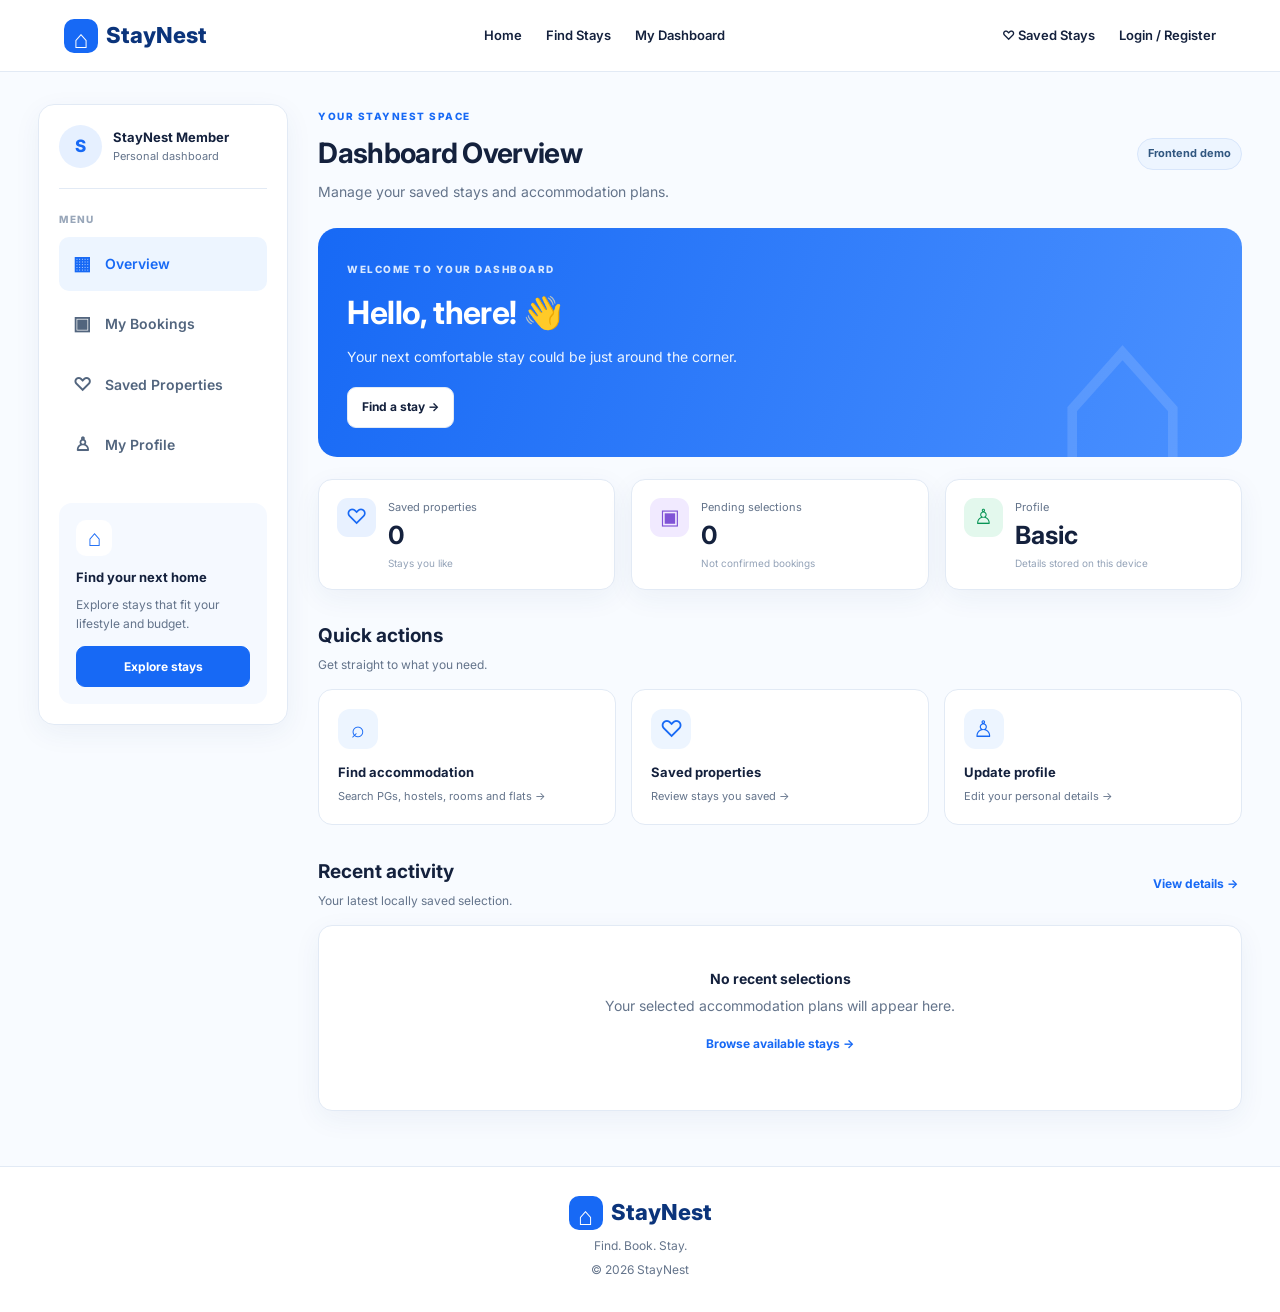
==== index.html @ b6039c60 "Initial commit: StayNest project" ====
<!DOCTYPE html>
<html lang="en">
<head>
  <meta charset="UTF-8">
  <meta name="viewport" content="width=device-width, initial-scale=1.0">
  <meta name="description" content="Manage your saved stays and account on StayNest.">
  <title>My Dashboard | StayNest</title>

  <link rel="preconnect" href="https://fonts.googleapis.com">
  <link rel="preconnect" href="https://fonts.gstatic.com" crossorigin>
  <link href="https://fonts.googleapis.com/css2?family=Inter:wght@400;500;600;700;800&display=swap" rel="stylesheet">
  <link rel="stylesheet" href="dashboard.css">
  <script src="dashboard.js" defer></script>
</head>
<body>

<header class="navbar">
  <a href="index.html" class="brand">
    <span class="brand-icon">⌂</span> StayNest
  </a>

  <button id="menuToggle" class="menu-toggle"
          type="button" aria-label="Toggle dashboard menu"
          aria-expanded="false">☰</button>

  <nav class="nav-links" id="navLinks">
    <a href="index.html">Home</a>
    <a href="listings.html">Find Stays</a>
    <a href="dashboard.html" aria-current="page">My Dashboard</a>
  </nav>

  <div class="nav-actions">
    <a href="listings.html?view=saved">♡ Saved Stays</a>
    <a href="login.html">Login / Register</a>
  </div>
</header>

<main class="dashboard-container">

  <aside class="sidebar" id="sidebar">
    <div class="user-summary">
      <div class="avatar" id="sidebarAvatar">S</div>
      <div>
        <strong id="sidebarName">StayNest Member</strong>
        <span>Personal dashboard</span>
      </div>
    </div>

    <p class="sidebar-label">MENU</p>

    <nav class="dashboard-nav" aria-label="Dashboard sections">
      <button class="dashboard-nav-button active" type="button" data-view="overview">
        <span>▦</span> Overview
      </button>
      <button class="dashboard-nav-button" type="button" data-view="bookings">
        <span>▣</span> My Bookings
      </button>
      <button class="dashboard-nav-button" type="button" data-view="saved">
        <span>♡</span> Saved Properties
      </button>
      <button class="dashboard-nav-button" type="button" data-view="profile">
        <span>♙</span> My Profile
      </button>
    </nav>

    <div class="sidebar-help">
      <div class="help-icon">⌂</div>
      <strong>Find your next home</strong>
      <p>Explore stays that fit your lifestyle and budget.</p>
      <a href="listings.html" class="button button-primary button-full">
        Explore stays
      </a>
    </div>
  </aside>

  <section class="dashboard-main">

    <div class="page-top">
      <div>
        <span class="eyebrow">YOUR STAYNEST SPACE</span>
        <h1 id="pageTitle">Dashboard Overview</h1>
        <p id="pageSubtitle">Manage your saved stays and accommodation plans.</p>
      </div>
      <span class="demo-badge">Frontend demo</span>
    </div>

    <!-- OVERVIEW -->
    <section class="view-panel active" id="overviewView">
      <div class="welcome-banner">
        <div>
          <span class="welcome-eyebrow">WELCOME TO YOUR DASHBOARD</span>
          <h2>Hello, <span id="welcomeName">there</span>! 👋</h2>
          <p>Your next comfortable stay could be just around the corner.</p>
          <a href="listings.html" class="button welcome-button">Find a stay →</a>
        </div>
        <div class="welcome-decoration" aria-hidden="true">⌂</div>
      </div>

      <div class="stats-grid">
        <article class="stat-card">
          <div class="stat-icon blue">♡</div>
          <div>
            <p>Saved properties</p>
            <h3 id="savedStat">0</h3>
            <span>Stays you like</span>
          </div>
        </article>

        <article class="stat-card">
          <div class="stat-icon purple">▣</div>
          <div>
            <p>Pending selections</p>
            <h3 id="bookingStat">0</h3>
            <span>Not confirmed bookings</span>
          </div>
        </article>

        <article class="stat-card">
          <div class="stat-icon green">♙</div>
          <div>
            <p>Profile</p>
            <h3 id="profileStat">Basic</h3>
            <span>Details stored on this device</span>
          </div>
        </article>
      </div>

      <div class="section-heading">
        <div>
          <h2>Quick actions</h2>
          <p>Get straight to what you need.</p>
        </div>
      </div>

      <div class="quick-grid">
        <a class="quick-card" href="listings.html">
          <span class="quick-icon">⌕</span>
          <strong>Find accommodation</strong>
          <span>Search PGs, hostels, rooms and flats →</span>
        </a>

        <button class="quick-card" type="button" data-view="saved">
          <span class="quick-icon">♡</span>
          <strong>Saved properties</strong>
          <span>Review stays you saved →</span>
        </button>

        <button class="quick-card" type="button" data-view="profile">
          <span class="quick-icon">♙</span>
          <strong>Update profile</strong>
          <span>Edit your personal details →</span>
        </button>
      </div>

      <div class="section-heading recent-heading">
        <div>
          <h2>Recent activity</h2>
          <p>Your latest locally saved selection.</p>
        </div>
        <button class="text-link" type="button" data-view="bookings">
          View details →
        </button>
      </div>

      <div id="recentActivity" class="activity-card"></div>
    </section>

    <!-- SAVED PROPERTIES -->
    <section class="view-panel" id="savedView" hidden>
      <div class="section-heading section-heading-top">
        <div>
          <h2>Your saved properties</h2>
          <p>Keep the stays you like in one place.</p>
        </div>
        <a href="listings.html" class="button button-primary">Find more stays</a>
      </div>

      <div id="savedGrid" class="saved-grid"></div>

      <div id="savedEmpty" class="empty-state" hidden>
        <div class="empty-icon">♡</div>
        <h3>No saved properties yet</h3>
        <p>Tap the heart on any property card to save it here.</p>
        <a class="button button-primary" href="listings.html">Explore properties</a>
      </div>
    </section>

    <!-- BOOKINGS / SELECTIONS -->
    <section class="view-panel" id="bookingsView" hidden>
      <div class="section-heading section-heading-top">
        <div>
          <h2>My bookings &amp; selections</h2>
          <p>Review the property plan you selected.</p>
        </div>
        <a href="listings.html" class="button button-primary">Explore stays</a>
      </div>

      <div id="bookingList"></div>

      <div id="bookingEmpty" class="empty-state" hidden>
        <div class="empty-icon">▣</div>
        <h3>No selections yet</h3>
        <p>Choose a plan on a property's details page to see it here.</p>
        <a class="button button-primary" href="listings.html">Find accommodation</a>
      </div>

      <p class="notice">
        Demo only: a saved selection is not a reservation, payment, or confirmed booking.
      </p>
    </section>

    <!-- PROFILE -->
    <section class="view-panel" id="profileView" hidden>
      <div class="section-heading section-heading-top">
        <div>
          <h2>My profile</h2>
          <p>Update the basic details stored in this browser.</p>
        </div>
      </div>

      <form id="profileForm" class="profile-card">
        <div class="profile-avatar-large" id="profileAvatar">S</div>

        <div class="profile-form-grid">
          <div class="form-field">
            <label for="profileName">Full name</label>
            <input id="profileName" name="name" type="text"
                   maxlength="80" minlength="2"
                   placeholder="Your name" required>
          </div>

          <div class="form-field">
            <label for="profileEmail">Email address</label>
            <input id="profileEmail" name="email" type="email"
                   maxlength="254" placeholder="you@example.com">
          </div>

          <div class="form-field">
            <label for="profilePhone">Phone (optional)</label>
            <input id="profilePhone" name="phone" type="tel"
                   maxlength="20" placeholder="Your phone number">
          </div>

          <div class="form-field">
            <label for="profileCity">Preferred city</label>
            <input id="profileCity" name="city" type="text"
                   maxlength="100" placeholder="e.g. Indore">
          </div>
        </div>

        <p class="profile-note">
          These fields are stored only in this browser for the frontend demo.
          Do not enter passwords or sensitive information here.
        </p>

        <button type="submit" class="button button-primary">Save profile</button>
      </form>
    </section>

  </section>
</main>

<div id="toast" class="toast" role="status" aria-live="polite" hidden></div>

<footer class="footer">
  <a href="index.html" class="brand">
    <span class="brand-icon">⌂</span> StayNest
  </a>
  <p>Find. Book. Stay.</p>
  <p>© <span id="year"></span> StayNest</p>
</footer>

</body>
</html>
---- dashboard.css ----
:root {
  --primary: #1769f5;
  --primary-dark: #1054cc;
  --text: #14213d;
  --muted: #64748b;
  --border: #e2eaf5;
  --surface: #f5f9ff;
  --green: #079455;
  --radius: 16px;
  --shadow: 0 8px 28px rgba(26, 64, 120, .06);
}

* { box-sizing: border-box; }

[hidden] { display: none !important; }

body {
  margin: 0;
  color: var(--text);
  background: #f8fbff;
  font-family: "Inter", sans-serif;
  font-size: 14px;
  line-height: 1.6;
}

a { color: inherit; text-decoration: none; }

button, input { font: inherit; }
button { cursor: pointer; }

button:focus-visible, a:focus-visible, input:focus-visible {
  outline: 3px solid #93c5fd;
  outline-offset: 3px;
}

.navbar {
  min-height: 72px;
  padding: 12px 5%;
  display: flex;
  align-items: center;
  justify-content: space-between;
  gap: 24px;
  position: sticky;
  top: 0;
  z-index: 20;
  background: white;
  border-bottom: 1px solid var(--border);
}

.brand {
  display: inline-flex;
  align-items: center;
  gap: 8px;
  font-size: 22px;
  font-weight: 800;
  color: #0b347b;
  white-space: nowrap;
}

.brand-icon {
  display: inline-grid;
  place-items: center;
  width: 34px;
  height: 34px;
  border-radius: 10px;
  color: white;
  background: var(--primary);
  font-size: 25px;
}

.nav-links, .nav-actions {
  display: flex;
  align-items: center;
  gap: 24px;
}

.nav-links a, .nav-actions a {
  font-size: 13px;
  font-weight: 600;
}

.nav-links a:hover, .nav-actions a:hover {
  color: var(--primary);
}

.menu-toggle {
  display: none;
  border: 0;
  background: transparent;
  color: var(--text);
  font-size: 25px;
}

.dashboard-container {
  width: min(1380px, 94%);
  min-height: calc(100vh - 150px);
  margin: 32px auto 55px;
  display: grid;
  grid-template-columns: 250px minmax(0, 1fr);
  gap: 30px;
  align-items: start;
}

.sidebar {
  position: sticky;
  top: 96px;
  padding: 20px;
  border: 1px solid var(--border);
  border-radius: var(--radius);
  background: white;
  box-shadow: var(--shadow);
}

.user-summary {
  display: flex;
  align-items: center;
  gap: 11px;
  padding-bottom: 20px;
  border-bottom: 1px solid var(--border);
  overflow-wrap: anywhere;
}

.avatar, .profile-avatar-large {
  display: grid;
  place-items: center;
  flex-shrink: 0;
  background: #e6f0ff;
  color: var(--primary);
  border-radius: 50%;
  font-weight: 800;
}

.avatar {
  width: 43px;
  height: 43px;
  font-size: 17px;
}

.user-summary strong, .user-summary span {
  display: block;
}

.user-summary strong {
  max-width: 150px;
  font-size: 13px;
}

.user-summary span {
  color: var(--muted);
  font-size: 11px;
}

.sidebar-label {
  margin: 22px 0 10px;
  color: #98a6b9;
  font-size: 10px;
  font-weight: 800;
  letter-spacing: 1.3px;
}

.dashboard-nav {
  display: grid;
  gap: 6px;
}

.dashboard-nav-button {
  width: 100%;
  display: flex;
  align-items: center;
  gap: 12px;
  padding: 12px;
  text-align: left;
  border: 0;
  border-radius: 10px;
  background: transparent;
  color: #52657e;
  font-weight: 600;
}

.dashboard-nav-button span {
  width: 22px;
  text-align: center;
  font-size: 19px;
}

.dashboard-nav-button:hover,
.dashboard-nav-button.active {
  background: #edf5ff;
  color: var(--primary);
}

.sidebar-help {
  margin-top: 30px;
  padding: 17px;
  border-radius: 13px;
  background: var(--surface);
}

.help-icon {
  display: grid;
  place-items: center;
  width: 36px;
  height: 36px;
  margin-bottom: 10px;
  border-radius: 10px;
  background: white;
  color: var(--primary);
  font-size: 23px;
}

.sidebar-help strong { font-size: 13px; }

.sidebar-help p {
  margin: 7px 0 13px;
  color: var(--muted);
  font-size: 12px;
}

.dashboard-main { min-width: 0; }

.page-top {
  display: flex;
  justify-content: space-between;
  align-items: center;
  gap: 20px;
  margin-bottom: 24px;
}

.eyebrow, .welcome-eyebrow {
  color: var(--primary);
  font-size: 10px;
  font-weight: 800;
  letter-spacing: 1.5px;
}

.page-top h1 {
  margin: 5px 0;
  font-size: 28px;
  letter-spacing: -.7px;
}

.page-top p {
  margin: 0;
  color: var(--muted);
}

.demo-badge {
  flex-shrink: 0;
  border: 1px solid #d8e6fb;
  border-radius: 30px;
  padding: 6px 10px;
  color: #315780;
  background: #edf5ff;
  font-size: 11px;
  font-weight: 700;
}

.view-panel.active { display: block; }

.welcome-banner {
  min-height: 205px;
  position: relative;
  overflow: hidden;
  display: flex;
  align-items: center;
  padding: 29px;
  border-radius: 19px;
  background: linear-gradient(110deg, #1769f5, #4b91ff);
  color: white;
}

.welcome-banner > div:first-child {
  position: relative;
  z-index: 1;
}

.welcome-eyebrow { color: #d8e8ff; }

.welcome-banner h2 {
  margin: 8px 0;
  font-size: clamp(23px, 3vw, 32px);
  letter-spacing: -.6px;
}

.welcome-banner p {
  max-width: 470px;
  margin: 0 0 18px;
  color: #edf5ff;
}

.welcome-button {
  display: inline-flex;
  padding: 10px 15px;
  border-radius: 9px;
  background: white;
  color: var(--primary);
  font-weight: 800;
}

.welcome-decoration {
  position: absolute;
  right: 45px;
  bottom: -60px;
  color: rgba(255, 255, 255, .13);
  font-size: 245px;
  line-height: 1;
}

.stats-grid {
  display: grid;
  grid-template-columns: repeat(3, minmax(0, 1fr));
  gap: 16px;
  margin: 22px 0 31px;
}

.stat-card {
  min-width: 0;
  display: flex;
  align-items: flex-start;
  gap: 12px;
  padding: 18px;
  background: white;
  border: 1px solid var(--border);
  border-radius: 14px;
  box-shadow: var(--shadow);
}

.stat-icon {
  flex-shrink: 0;
  display: grid;
  place-items: center;
  width: 39px;
  height: 39px;
  border-radius: 11px;
  font-size: 21px;
}

.stat-icon.blue { background: #e8f1ff; color: var(--primary); }
.stat-icon.purple { background: #f1eaff; color: #8053d6; }
.stat-icon.green { background: #e3f8ed; color: var(--green); }

.stat-card p {
  margin: 1px 0 4px;
  color: var(--muted);
  font-size: 11px;
}

.stat-card h3 {
  margin: 0;
  font-size: 25px;
  line-height: 1.25;
}

.stat-card span {
  display: block;
  margin-top: 4px;
  color: #94a3b8;
  font-size: 10px;
}

.section-heading {
  display: flex;
  justify-content: space-between;
  align-items: center;
  gap: 15px;
  margin: 0 0 15px;
}

.section-heading h2 {
  margin: 0;
  font-size: 19px;
}

.section-heading p {
  margin: 3px 0 0;
  color: var(--muted);
  font-size: 12px;
}

.quick-grid {
  display: grid;
  grid-template-columns: repeat(3, minmax(0, 1fr));
  gap: 15px;
}

.quick-card {
  display: flex;
  flex-direction: column;
  align-items: flex-start;
  min-width: 0;
  padding: 19px;
  border: 1px solid var(--border);
  border-radius: 14px;
  background: white;
  color: var(--text);
  text-align: left;
  transition: transform .2s, border-color .2s;
}

.quick-card:hover {
  transform: translateY(-2px);
  border-color: #b9d4ff;
}

.quick-icon {
  display: grid;
  place-items: center;
  width: 40px;
  height: 40px;
  margin-bottom: 13px;
  background: #edf5ff;
  color: var(--primary);
  border-radius: 12px;
  font-size: 23px;
}

.quick-card strong {
  font-size: 13px;
}

.quick-card > span:last-child {
  margin-top: 5px;
  color: var(--muted);
  font-size: 11px;
}

.recent-heading { margin-top: 32px; }

.text-link {
  padding: 4px;
  border: 0;
  background: transparent;
  color: var(--primary);
  font-size: 12px;
  font-weight: 700;
}

.activity-card, .profile-card, .booking-card {
  padding: 20px;
  border: 1px solid var(--border);
  border-radius: 14px;
  background: white;
  box-shadow: var(--shadow);
}

.activity-empty {
  padding: 22px;
  text-align: center;
  color: var(--muted);
}

.activity-empty strong {
  display: block;
  color: var(--text);
  margin-bottom: 5px;
}

.activity-row {
  display: flex;
  justify-content: space-between;
  align-items: center;
  flex-wrap: wrap;
  gap: 14px;
}

.activity-row p {
  margin: 4px 0;
  color: var(--muted);
  font-size: 12px;
}

.activity-status {
  display: inline-block;
  padding: 5px 9px;
  border-radius: 20px;
  color: #9a6200;
  background: #fff6df;
  font-size: 10px;
  font-weight: 800;
}

.button {
  display: inline-flex;
  align-items: center;
  justify-content: center;
  gap: 8px;
  min-height: 41px;
  padding: 9px 14px;
  border: 1px solid var(--border);
  border-radius: 9px;
  background: white;
  color: var(--text);
  font-weight: 700;
  font-size: 12px;
  text-align: center;
  transition: background .2s;
}

.button:hover { background: var(--surface); }

.button-primary {
  border-color: var(--primary);
  background: var(--primary);
  color: white;
}

.button-primary:hover {
  background: var(--primary-dark);
}

.button-full { width: 100%; }

.section-heading-top { margin-bottom: 22px; }

.saved-grid {
  display: grid;
  grid-template-columns: repeat(2, minmax(0, 1fr));
  gap: 17px;
}

.saved-card {
  min-width: 0;
  overflow: hidden;
  border: 1px solid var(--border);
  border-radius: 15px;
  background: white;
  box-shadow: var(--shadow);
}

.saved-card img {
  display: block;
  width: 100%;
  height: 175px;
  object-fit: cover;
  background: #eaf1fb;
}

.saved-card-body { padding: 15px; }

.saved-card h3 {
  margin: 0 0 5px;
  font-size: 15px;
}

.saved-card p {
  margin: 0 0 10px;
  color: var(--muted);
  font-size: 12px;
}

.saved-rent {
  margin-bottom: 13px;
  color: var(--green);
  font-weight: 800;
}

.saved-card-actions {
  display: flex;
  flex-wrap: wrap;
  gap: 8px;
}

.remove-save {
  color: #c2415b;
}

.empty-state {
  padding: 45px 20px;
  text-align: center;
  background: white;
  border: 1px dashed #cbd9ec;
  border-radius: 15px;
}

.empty-icon {
  font-size: 42px;
  color: var(--primary);
}

.empty-state h3 { margin: 8px 0; }
.empty-state p { margin: 0 0 18px; color: var(--muted); }

.booking-card {
  margin-bottom: 16px;
}

.booking-card-top {
  display: flex;
  justify-content: space-between;
  align-items: flex-start;
  flex-wrap: wrap;
  gap: 12px;
}

.booking-card h3 { margin: 0 0 5px; }

.booking-card p {
  color: var(--muted);
  margin: 4px 0;
  font-size: 12px;
}

.booking-price {
  color: var(--green);
  font-weight: 800;
  font-size: 18px;
}

.booking-actions {
  display: flex;
  flex-wrap: wrap;
  gap: 8px;
  margin-top: 16px;
}

.notice {
  padding: 12px;
  margin-top: 16px;
  border: 1px solid #f4dfb1;
  border-radius: 10px;
  background: #fff9eb;
  color: #855b0c;
  font-size: 11px;
}

.profile-card { max-width: 780px; }

.profile-avatar-large {
  width: 68px;
  height: 68px;
  margin-bottom: 22px;
  font-size: 24px;
}

.profile-form-grid {
  display: grid;
  grid-template-columns: repeat(2, minmax(0, 1fr));
  gap: 17px;
}

.form-field label {
  display: block;
  margin-bottom: 7px;
  font-size: 12px;
  font-weight: 700;
}

.form-field input {
  width: 100%;
  min-height: 43px;
  padding: 10px 12px;
  border: 1px solid var(--border);
  border-radius: 9px;
  color: var(--text);
  background: white;
}

.form-field input:focus {
  border-color: var(--primary);
}

.profile-note {
  margin: 20px 0;
  color: var(--muted);
  font-size: 11px;
}

.toast {
  position: fixed;
  z-index: 100;
  right: 22px;
  bottom: 22px;
  max-width: min(380px, calc(100vw - 44px));
  padding: 13px 17px;
  border-radius: 11px;
  background: #14213d;
  color: white;
  box-shadow: 0 8px 30px rgba(0, 0, 0, .2);
  font-size: 12px;
}

.footer {
  padding: 28px 5%;
  background: white;
  border-top: 1px solid var(--border);
  text-align: center;
  color: var(--muted);
}

.footer .brand { justify-content: center; }
.footer p { margin: 5px 0; font-size: 12px; }

/* Tablet */
@media (max-width: 1050px) {
  .dashboard-container {
    grid-template-columns: 220px minmax(0, 1fr);
    gap: 18px;
  }

  .sidebar { padding: 15px; }
  .stats-grid { gap: 10px; }
  .stat-card { padding: 13px; gap: 9px; }
  .stat-icon { width: 33px; height: 33px; }
  .quick-grid { gap: 10px; }
  .quick-card { padding: 14px; }
}

/* Mobile */
@media (max-width: 760px) {
  .navbar {
    padding: 12px 4%;
    flex-wrap: wrap;
    gap: 10px;
  }

  .brand { font-size: 20px; }

  .menu-toggle {
    display: block;
    margin-left: auto;
  }

  .nav-links {
    display: none;
    width: 100%;
    order: 4;
    flex-direction: column;
    align-items: flex-start;
    gap: 0;
  }

  .nav-links.open { display: flex; }

  .nav-links a {
    width: 100%;
    padding: 8px 0;
  }

  .nav-actions {
    width: 100%;
    order: 5;
    justify-content: space-between;
    gap: 10px;
    padding-top: 8px;
    border-top: 1px solid var(--border);
  }

  .nav-actions a { font-size: 12px; }

  .dashboard-container {
    width: 92%;
    margin: 23px auto 38px;
    display: block;
  }

  .sidebar {
    position: static;
    margin-bottom: 23px;
    padding: 13px;
  }

  .user-summary { padding-bottom: 12px; }
  .sidebar-label { margin-top: 13px; }

  .dashboard-nav {
    grid-template-columns: repeat(2, minmax(0, 1fr));
  }

  .dashboard-nav-button {
    padding: 10px;
    font-size: 12px;
  }

  .sidebar-help { display: none; }

  .page-top {
    align-items: flex-start;
    margin-bottom: 18px;
  }

  .page-top h1 { font-size: 24px; }
  .page-top > div { min-width: 0; }
  .page-top p { font-size: 12px; }

  .demo-badge {
    padding: 5px 7px;
    font-size: 9px;
  }

  .welcome-banner { padding: 23px; }
  .welcome-decoration { right: -15px; font-size: 170px; }
  .welcome-banner p { max-width: 85%; font-size: 12px; }

  .stats-grid {
    grid-template-columns: 1fr;
    gap: 10px;
    margin: 16px 0 25px;
  }

  .stat-card { align-items: center; }
  .stat-card h3 { font-size: 22px; }

  .quick-grid { grid-template-columns: 1fr; }
  .quick-card {
    display: grid;
    grid-template-columns: 42px minmax(0, 1fr);
    column-gap: 12px;
    align-items: center;
  }

  .quick-icon {
    grid-row: span 2;
    margin: 0;
  }

  .quick-card > span:last-child { margin: 2px 0 0; }
  .saved-grid { grid-template-columns: 1fr; }

  .saved-card {
    display: grid;
    grid-template-columns: 125px minmax(0, 1fr);
    align-items: stretch;
  }

  .saved-card img {
    height: 100%;
    min-height: 190px;
  }

  .saved-card-body { padding: 13px; }
  .saved-card h3 { font-size: 13px; }
  .saved-card-actions { display: grid; }
  .section-heading h2 { font-size: 17px; }
}

/* Small mobile */
@media (max-width: 420px) {
  .dashboard-container { width: 94%; }
  .dashboard-nav-button { gap: 7px; font-size: 11px; }
  .page-top h1 { font-size: 21px; }
  .demo-badge { display: none; }

  .welcome-banner { padding: 18px; }
  .welcome-banner h2 { font-size: 22px; }

  .section-heading-top {
    align-items: flex-start;
    flex-direction: column;
  }

  .profile-form-grid { grid-template-columns: 1fr; }
  .saved-card { grid-template-columns: 105px minmax(0, 1fr); }
  .saved-card img { min-height: 205px; }
}
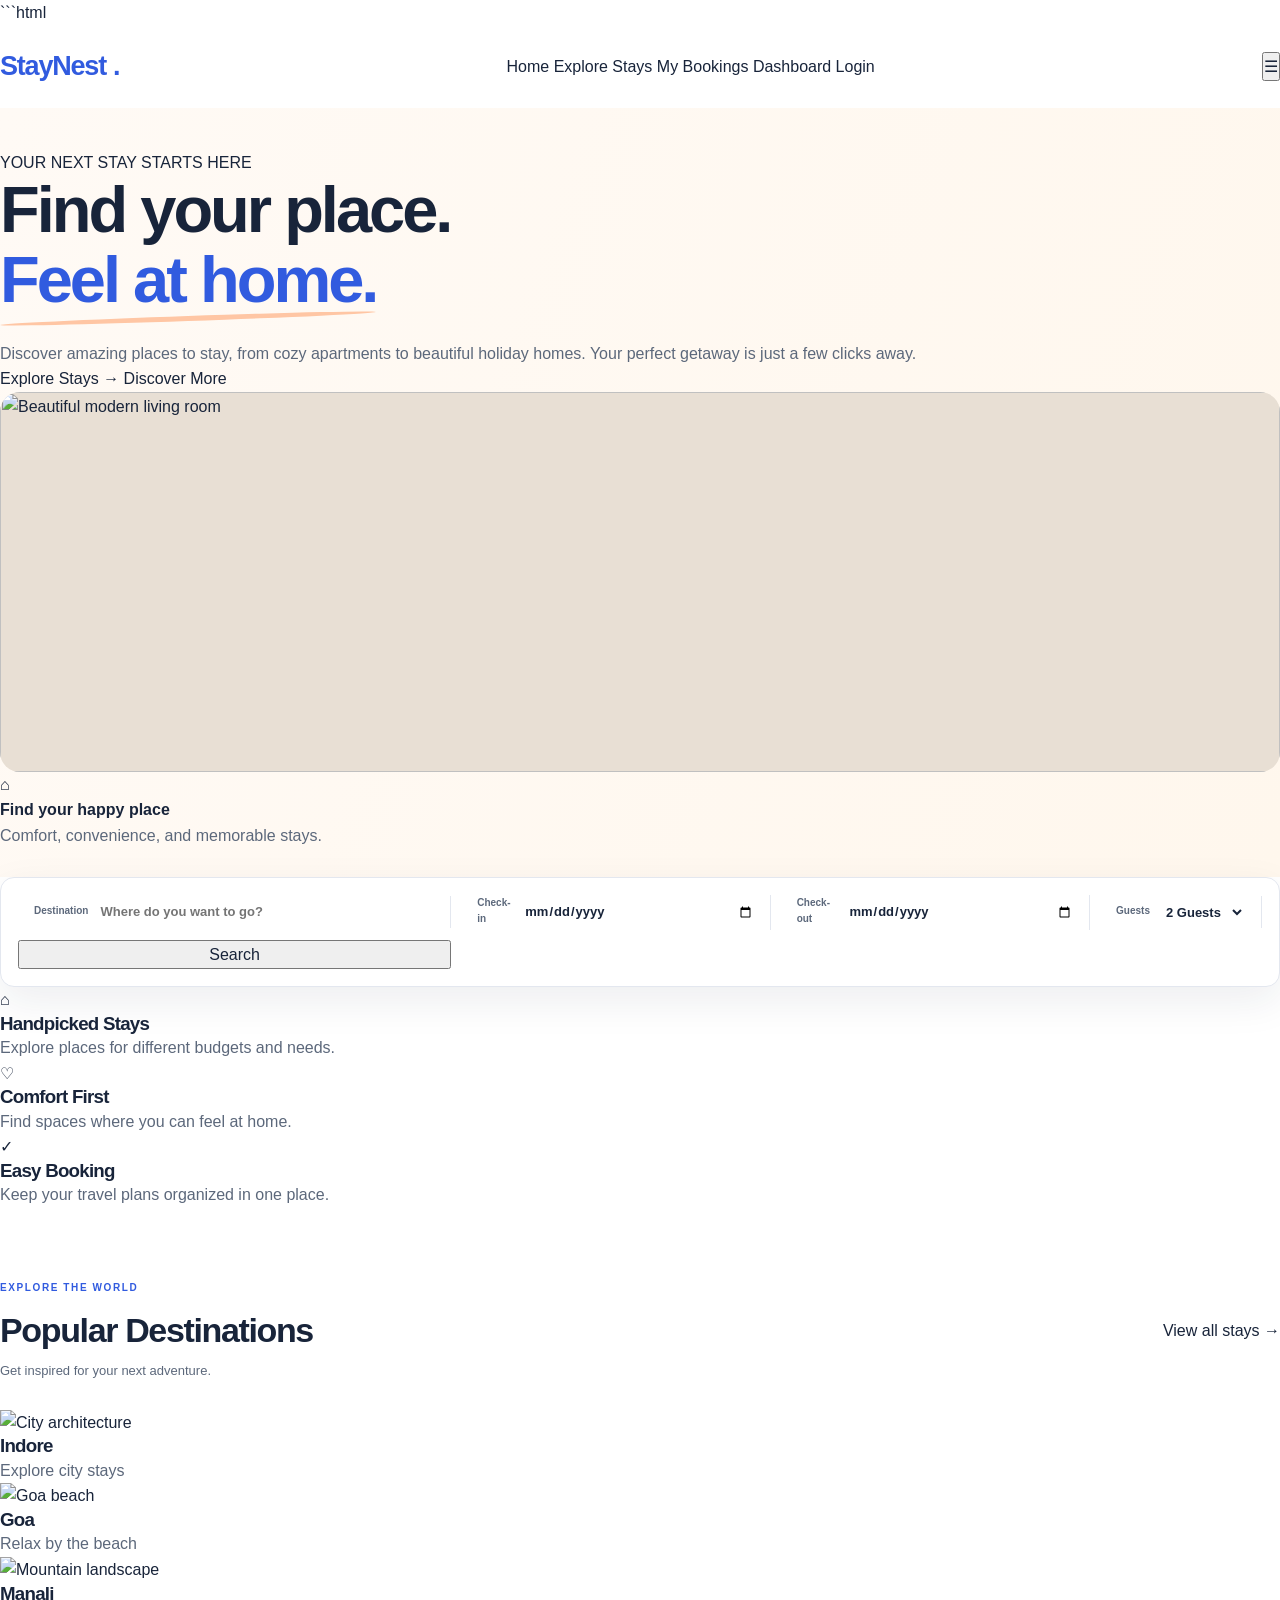
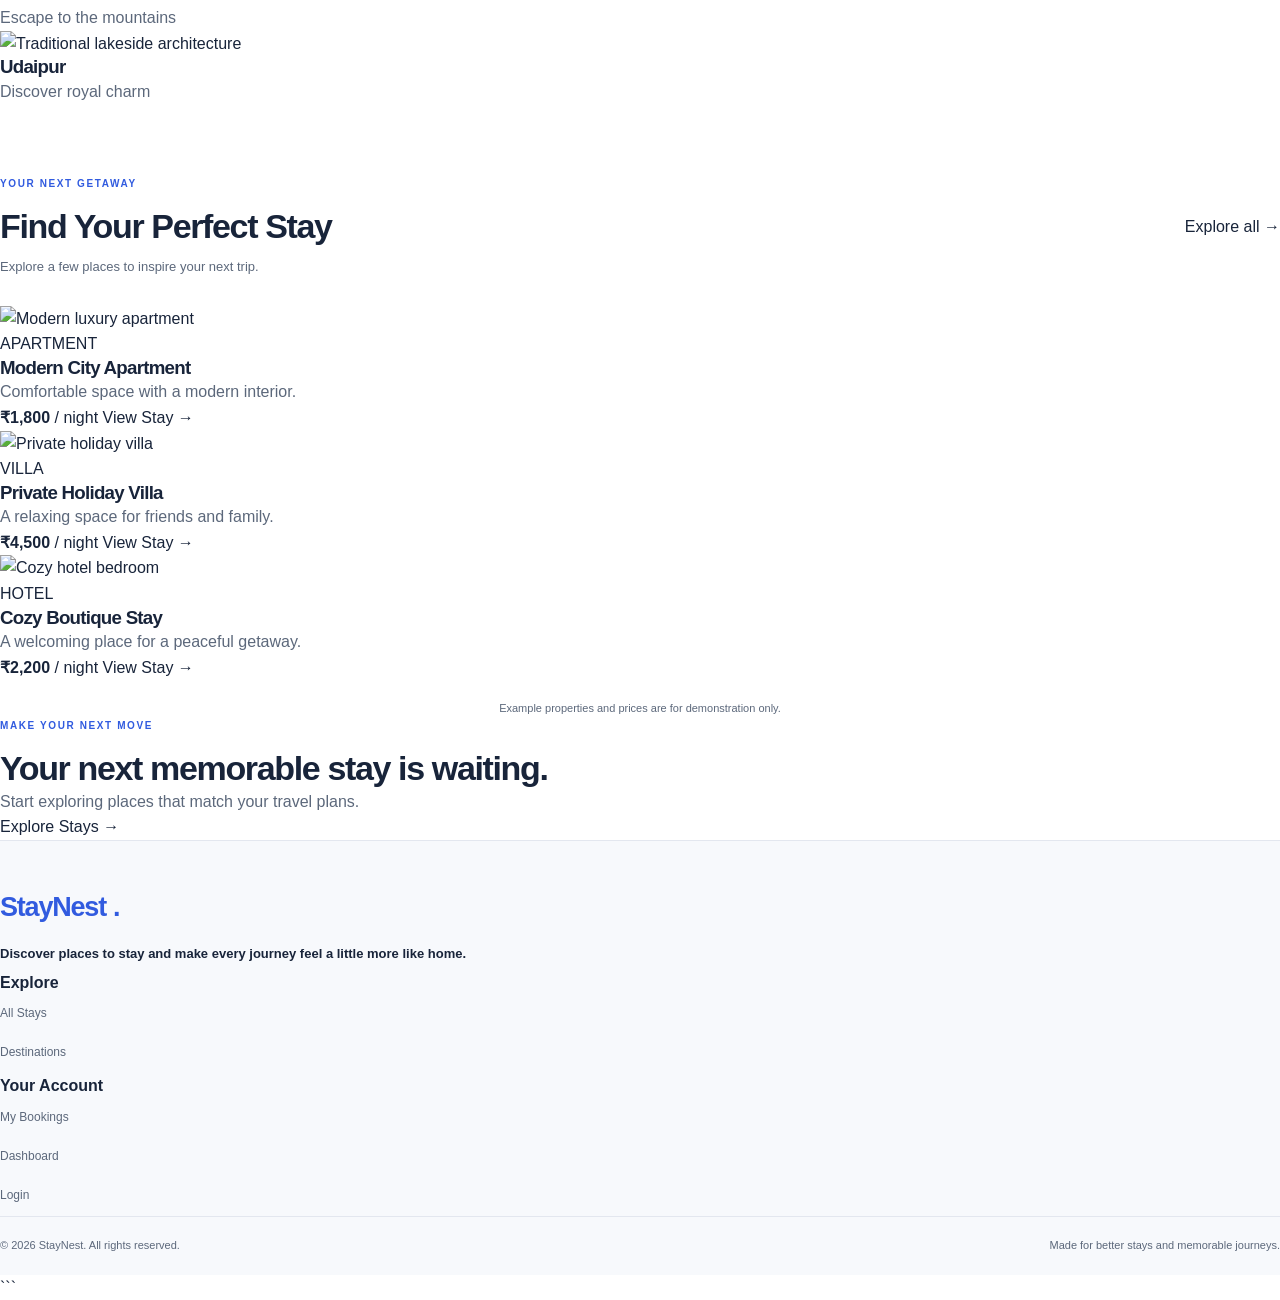
==== commit b0d43010: "Update StayNest homepage" ====
--- a/index.html
+++ b/index.html
@@ -1,275 +1,352 @@
-
+```html
 <!DOCTYPE html>
 <html lang="en">
 <head>
-  <meta charset="UTF-8">
-  <meta name="viewport" content="width=device-width, initial-scale=1.0">
-  <meta name="description" content="Manage your saved stays and account on StayNest.">
-  <title>My Dashboard | StayNest</title>
-
-  <link rel="preconnect" href="https://fonts.googleapis.com">
-  <link rel="preconnect" href="https://fonts.gstatic.com" crossorigin>
-  <link href="https://fonts.googleapis.com/css2?family=Inter:wght@400;500;600;700;800&display=swap" rel="stylesheet">
-  <link rel="stylesheet" href="dashboard.css">
-  <script src="dashboard.js" defer></script>
+    <meta charset="UTF-8">
+    <meta name="viewport" content="width=device-width, initial-scale=1.0">
+
+    <title>StayNest | Find Your Perfect Stay</title>
+
+    <meta name="description"
+          content="Discover comfortable stays, explore beautiful properties, and plan your next trip with StayNest.">
+
+    <link rel="stylesheet" href="style.css">
 </head>
+
 <body>
 
-<header class="navbar">
-  <a href="index.html" class="brand">
-    <span class="brand-icon">⌂</span> StayNest
-  </a>
-
-  <button id="menuToggle" class="menu-toggle"
-          type="button" aria-label="Toggle dashboard menu"
-          aria-expanded="false">☰</button>
-
-  <nav class="nav-links" id="navLinks">
-    <a href="index.html">Home</a>
-    <a href="listings.html">Find Stays</a>
-    <a href="dashboard.html" aria-current="page">My Dashboard</a>
-  </nav>
-
-  <div class="nav-actions">
-    <a href="listings.html?view=saved">♡ Saved Stays</a>
-    <a href="login.html">Login / Register</a>
-  </div>
-</header>
-
-<main class="dashboard-container">
-
-  <aside class="sidebar" id="sidebar">
-    <div class="user-summary">
-      <div class="avatar" id="sidebarAvatar">S</div>
-      <div>
-        <strong id="sidebarName">StayNest Member</strong>
-        <span>Personal dashboard</span>
-      </div>
-    </div>
-
-    <p class="sidebar-label">MENU</p>
-
-    <nav class="dashboard-nav" aria-label="Dashboard sections">
-      <button class="dashboard-nav-button active" type="button" data-view="overview">
-        <span>▦</span> Overview
-      </button>
-      <button class="dashboard-nav-button" type="button" data-view="bookings">
-        <span>▣</span> My Bookings
-      </button>
-      <button class="dashboard-nav-button" type="button" data-view="saved">
-        <span>♡</span> Saved Properties
-      </button>
-      <button class="dashboard-nav-button" type="button" data-view="profile">
-        <span>♙</span> My Profile
-      </button>
-    </nav>
-
-    <div class="sidebar-help">
-      <div class="help-icon">⌂</div>
-      <strong>Find your next home</strong>
-      <p>Explore stays that fit your lifestyle and budget.</p>
-      <a href="listings.html" class="button button-primary button-full">
-        Explore stays
-      </a>
-    </div>
-  </aside>
-
-  <section class="dashboard-main">
-
-    <div class="page-top">
-      <div>
-        <span class="eyebrow">YOUR STAYNEST SPACE</span>
-        <h1 id="pageTitle">Dashboard Overview</h1>
-        <p id="pageSubtitle">Manage your saved stays and accommodation plans.</p>
-      </div>
-      <span class="demo-badge">Frontend demo</span>
-    </div>
-
-    <!-- OVERVIEW -->
-    <section class="view-panel active" id="overviewView">
-      <div class="welcome-banner">
-        <div>
-          <span class="welcome-eyebrow">WELCOME TO YOUR DASHBOARD</span>
-          <h2>Hello, <span id="welcomeName">there</span>! 👋</h2>
-          <p>Your next comfortable stay could be just around the corner.</p>
-          <a href="listings.html" class="button welcome-button">Find a stay →</a>
+    <!-- Navigation -->
+    <header class="navbar">
+        <a href="index.html" class="logo">
+            StayNest<span>.</span>
+        </a>
+
+        <nav class="nav-links" id="navLinks">
+            <a href="index.html" class="active">Home</a>
+            <a href="listings.html">Explore Stays</a>
+            <a href="my-bookings.html">My Bookings</a>
+            <a href="dashboard.html">Dashboard</a>
+            <a href="login.html">Login</a>
+        </nav>
+
+        <button class="menu-toggle" id="menuToggle"
+                aria-label="Toggle navigation"
+                aria-expanded="false">
+            ☰
+        </button>
+    </header>
+
+    <main>
+
+        <!-- Hero Section -->
+        <section class="hero">
+            <div class="hero-content">
+                <span class="hero-badge">YOUR NEXT STAY STARTS HERE</span>
+
+                <h1>
+                    Find your place.<br>
+                    <span>Feel at home.</span>
+                </h1>
+
+                <p>
+                    Discover amazing places to stay, from cozy apartments
+                    to beautiful holiday homes. Your perfect getaway is
+                    just a few clicks away.
+                </p>
+
+                <div class="hero-actions">
+                    <a href="listings.html" class="primary-btn">
+                        Explore Stays →
+                    </a>
+
+                    <a href="#destinations" class="secondary-btn">
+                        Discover More
+                    </a>
+                </div>
+            </div>
+
+            <div class="hero-image">
+                <img
+                    src="https://images.unsplash.com/photo-1600210492486-724fe5c67fb0?auto=format&fit=crop&w=1200&q=85"
+                    alt="Beautiful modern living room"
+                >
+
+                <div class="floating-card">
+                    <span class="floating-icon">⌂</span>
+                    <div>
+                        <strong>Find your happy place</strong>
+                        <p>Comfort, convenience, and memorable stays.</p>
+                    </div>
+                </div>
+            </div>
+        </section>
+
+        <!-- Search Section -->
+        <section class="search-section">
+            <form id="searchForm" class="search-form">
+                <div class="search-field">
+                    <label for="destination">Destination</label>
+                    <input
+                        type="text"
+                        id="destination"
+                        name="destination"
+                        placeholder="Where do you want to go?"
+                    >
+                </div>
+
+                <div class="search-field">
+                    <label for="checkIn">Check-in</label>
+                    <input type="date" id="checkIn" name="checkIn">
+                </div>
+
+                <div class="search-field">
+                    <label for="checkOut">Check-out</label>
+                    <input type="date" id="checkOut" name="checkOut">
+                </div>
+
+                <div class="search-field">
+                    <label for="guests">Guests</label>
+                    <select id="guests" name="guests">
+                        <option value="1">1 Guest</option>
+                        <option value="2" selected>2 Guests</option>
+                        <option value="3">3 Guests</option>
+                        <option value="4">4 Guests</option>
+                        <option value="5">5 Guests</option>
+                        <option value="6">6+ Guests</option>
+                    </select>
+                </div>
+
+                <button type="submit" class="primary-btn search-btn">
+                    Search
+                </button>
+            </form>
+        </section>
+
+        <!-- Benefits -->
+        <section class="benefits">
+            <div class="benefit">
+                <span>⌂</span>
+                <div>
+                    <h3>Handpicked Stays</h3>
+                    <p>Explore places for different budgets and needs.</p>
+                </div>
+            </div>
+
+            <div class="benefit">
+                <span>♡</span>
+                <div>
+                    <h3>Comfort First</h3>
+                    <p>Find spaces where you can feel at home.</p>
+                </div>
+            </div>
+
+            <div class="benefit">
+                <span>✓</span>
+                <div>
+                    <h3>Easy Booking</h3>
+                    <p>Keep your travel plans organized in one place.</p>
+                </div>
+            </div>
+        </section>
+
+        <!-- Popular Destinations -->
+        <section class="destinations section" id="destinations">
+            <div class="section-heading">
+                <div>
+                    <p class="eyebrow">EXPLORE THE WORLD</p>
+                    <h2>Popular Destinations</h2>
+                    <p>Get inspired for your next adventure.</p>
+                </div>
+
+                <a href="listings.html" class="text-link">
+                    View all stays →
+                </a>
+            </div>
+
+            <div class="destination-grid">
+
+                <a href="listings.html?destination=Indore"
+                   class="destination-card">
+                    <img
+                        src="https://images.unsplash.com/photo-1511818966892-d7d671e672a2?auto=format&fit=crop&w=700&q=80"
+                        alt="City architecture"
+                        loading="lazy"
+                    >
+                    <div class="destination-overlay">
+                        <h3>Indore</h3>
+                        <p>Explore city stays</p>
+                    </div>
+                </a>
+
+                <a href="listings.html?destination=Goa"
+                   class="destination-card">
+                    <img
+                        src="https://images.unsplash.com/photo-1512343879784-a960bf40e7f2?auto=format&fit=crop&w=700&q=80"
+                        alt="Goa beach"
+                        loading="lazy"
+                    >
+                    <div class="destination-overlay">
+                        <h3>Goa</h3>
+                        <p>Relax by the beach</p>
+                    </div>
+                </a>
+
+                <a href="listings.html?destination=Manali"
+                   class="destination-card">
+                    <img
+                        src="https://images.unsplash.com/photo-1519681393784-d120267933ba?auto=format&fit=crop&w=700&q=80"
+                        alt="Mountain landscape"
+                        loading="lazy"
+                    >
+                    <div class="destination-overlay">
+                        <h3>Manali</h3>
+                        <p>Escape to the mountains</p>
+                    </div>
+                </a>
+
+                <a href="listings.html?destination=Udaipur"
+                   class="destination-card">
+                    <img
+                        src="https://images.unsplash.com/photo-1477587458883-47145ed94245?auto=format&fit=crop&w=700&q=80"
+                        alt="Traditional lakeside architecture"
+                        loading="lazy"
+                    >
+                    <div class="destination-overlay">
+                        <h3>Udaipur</h3>
+                        <p>Discover royal charm</p>
+                    </div>
+                </a>
+
+            </div>
+        </section>
+
+        <!-- Featured Stays -->
+        <section class="featured section">
+            <div class="section-heading">
+                <div>
+                    <p class="eyebrow">YOUR NEXT GETAWAY</p>
+                    <h2>Find Your Perfect Stay</h2>
+                    <p>Explore a few places to inspire your next trip.</p>
+                </div>
+
+                <a href="listings.html" class="text-link">
+                    Explore all →
+                </a>
+            </div>
+
+            <div class="featured-grid">
+
+                <article class="stay-card">
+                    <img
+                        src="https://images.unsplash.com/photo-1600607687939-ce8a6c25118c?auto=format&fit=crop&w=800&q=80"
+                        alt="Modern luxury apartment"
+                        loading="lazy"
+                    >
+
+                    <div class="stay-card-content">
+                        <span class="stay-type">APARTMENT</span>
+                        <h3>Modern City Apartment</h3>
+                        <p>Comfortable space with a modern interior.</p>
+                        <div class="stay-card-bottom">
+                            <span><strong>₹1,800</strong> / night</span>
+                            <a href="listings.html">View Stay →</a>
+                        </div>
+                    </div>
+                </article>
+
+                <article class="stay-card">
+                    <img
+                        src="https://images.unsplash.com/photo-1613490493576-7fde63acd811?auto=format&fit=crop&w=800&q=80"
+                        alt="Private holiday villa"
+                        loading="lazy"
+                    >
+
+                    <div class="stay-card-content">
+                        <span class="stay-type">VILLA</span>
+                        <h3>Private Holiday Villa</h3>
+                        <p>A relaxing space for friends and family.</p>
+                        <div class="stay-card-bottom">
+                            <span><strong>₹4,500</strong> / night</span>
+                            <a href="listings.html">View Stay →</a>
+                        </div>
+                    </div>
+                </article>
+
+                <article class="stay-card">
+                    <img
+                        src="https://images.unsplash.com/photo-1445019980597-93fa8acb246c?auto=format&fit=crop&w=800&q=80"
+                        alt="Cozy hotel bedroom"
+                        loading="lazy"
+                    >
+
+                    <div class="stay-card-content">
+                        <span class="stay-type">HOTEL</span>
+                        <h3>Cozy Boutique Stay</h3>
+                        <p>A welcoming place for a peaceful getaway.</p>
+                        <div class="stay-card-bottom">
+                            <span><strong>₹2,200</strong> / night</span>
+                            <a href="listings.html">View Stay →</a>
+                        </div>
+                    </div>
+                </article>
+
+            </div>
+
+            <p class="demo-note">
+                Example properties and prices are for demonstration only.
+            </p>
+        </section>
+
+        <!-- Call to Action -->
+        <section class="cta-section">
+            <div>
+                <p class="eyebrow">MAKE YOUR NEXT MOVE</p>
+                <h2>Your next memorable stay is waiting.</h2>
+                <p>Start exploring places that match your travel plans.</p>
+            </div>
+
+            <a href="listings.html" class="cta-btn">
+                Explore Stays →
+            </a>
+        </section>
+
+    </main>
+
+    <!-- Footer -->
+    <footer class="footer">
+        <div class="footer-main">
+            <div class="footer-brand">
+                <a href="index.html" class="logo">
+                    StayNest<span>.</span>
+                </a>
+
+                <p>
+                    Discover places to stay and make every journey
+                    feel a little more like home.
+                </p>
+            </div>
+
+            <div class="footer-links">
+                <h4>Explore</h4>
+                <a href="listings.html">All Stays</a>
+                <a href="#destinations">Destinations</a>
+            </div>
+
+            <div class="footer-links">
+                <h4>Your Account</h4>
+                <a href="my-bookings.html">My Bookings</a>
+                <a href="dashboard.html">Dashboard</a>
+                <a href="login.html">Login</a>
+            </div>
         </div>
-        <div class="welcome-decoration" aria-hidden="true">⌂</div>
-      </div>
-
-      <div class="stats-grid">
-        <article class="stat-card">
-          <div class="stat-icon blue">♡</div>
-          <div>
-            <p>Saved properties</p>
-            <h3 id="savedStat">0</h3>
-            <span>Stays you like</span>
-          </div>
-        </article>
-
-        <article class="stat-card">
-          <div class="stat-icon purple">▣</div>
-          <div>
-            <p>Pending selections</p>
-            <h3 id="bookingStat">0</h3>
-            <span>Not confirmed bookings</span>
-          </div>
-        </article>
-
-        <article class="stat-card">
-          <div class="stat-icon green">♙</div>
-          <div>
-            <p>Profile</p>
-            <h3 id="profileStat">Basic</h3>
-            <span>Details stored on this device</span>
-          </div>
-        </article>
-      </div>
-
-      <div class="section-heading">
-        <div>
-          <h2>Quick actions</h2>
-          <p>Get straight to what you need.</p>
+
+        <div class="footer-bottom">
+            <p>© 2026 StayNest. All rights reserved.</p>
+            <p>Made for better stays and memorable journeys.</p>
         </div>
-      </div>
-
-      <div class="quick-grid">
-        <a class="quick-card" href="listings.html">
-          <span class="quick-icon">⌕</span>
-          <strong>Find accommodation</strong>
-          <span>Search PGs, hostels, rooms and flats →</span>
-        </a>
-
-        <button class="quick-card" type="button" data-view="saved">
-          <span class="quick-icon">♡</span>
-          <strong>Saved properties</strong>
-          <span>Review stays you saved →</span>
-        </button>
-
-        <button class="quick-card" type="button" data-view="profile">
-          <span class="quick-icon">♙</span>
-          <strong>Update profile</strong>
-          <span>Edit your personal details →</span>
-        </button>
-      </div>
-
-      <div class="section-heading recent-heading">
-        <div>
-          <h2>Recent activity</h2>
-          <p>Your latest locally saved selection.</p>
-        </div>
-        <button class="text-link" type="button" data-view="bookings">
-          View details →
-        </button>
-      </div>
-
-      <div id="recentActivity" class="activity-card"></div>
-    </section>
-
-    <!-- SAVED PROPERTIES -->
-    <section class="view-panel" id="savedView" hidden>
-      <div class="section-heading section-heading-top">
-        <div>
-          <h2>Your saved properties</h2>
-          <p>Keep the stays you like in one place.</p>
-        </div>
-        <a href="listings.html" class="button button-primary">Find more stays</a>
-      </div>
-
-      <div id="savedGrid" class="saved-grid"></div>
-
-      <div id="savedEmpty" class="empty-state" hidden>
-        <div class="empty-icon">♡</div>
-        <h3>No saved properties yet</h3>
-        <p>Tap the heart on any property card to save it here.</p>
-        <a class="button button-primary" href="listings.html">Explore properties</a>
-      </div>
-    </section>
-
-    <!-- BOOKINGS / SELECTIONS -->
-    <section class="view-panel" id="bookingsView" hidden>
-      <div class="section-heading section-heading-top">
-        <div>
-          <h2>My bookings &amp; selections</h2>
-          <p>Review the property plan you selected.</p>
-        </div>
-        <a href="listings.html" class="button button-primary">Explore stays</a>
-      </div>
-
-      <div id="bookingList"></div>
-
-      <div id="bookingEmpty" class="empty-state" hidden>
-        <div class="empty-icon">▣</div>
-        <h3>No selections yet</h3>
-        <p>Choose a plan on a property's details page to see it here.</p>
-        <a class="button button-primary" href="listings.html">Find accommodation</a>
-      </div>
-
-      <p class="notice">
-        Demo only: a saved selection is not a reservation, payment, or confirmed booking.
-      </p>
-    </section>
-
-    <!-- PROFILE -->
-    <section class="view-panel" id="profileView" hidden>
-      <div class="section-heading section-heading-top">
-        <div>
-          <h2>My profile</h2>
-          <p>Update the basic details stored in this browser.</p>
-        </div>
-      </div>
-
-      <form id="profileForm" class="profile-card">
-        <div class="profile-avatar-large" id="profileAvatar">S</div>
-
-        <div class="profile-form-grid">
-          <div class="form-field">
-            <label for="profileName">Full name</label>
-            <input id="profileName" name="name" type="text"
-                   maxlength="80" minlength="2"
-                   placeholder="Your name" required>
-          </div>
-
-          <div class="form-field">
-            <label for="profileEmail">Email address</label>
-            <input id="profileEmail" name="email" type="email"
-                   maxlength="254" placeholder="you@example.com">
-          </div>
-
-          <div class="form-field">
-            <label for="profilePhone">Phone (optional)</label>
-            <input id="profilePhone" name="phone" type="tel"
-                   maxlength="20" placeholder="Your phone number">
-          </div>
-
-          <div class="form-field">
-            <label for="profileCity">Preferred city</label>
-            <input id="profileCity" name="city" type="text"
-                   maxlength="100" placeholder="e.g. Indore">
-          </div>
-        </div>
-
-        <p class="profile-note">
-          These fields are stored only in this browser for the frontend demo.
-          Do not enter passwords or sensitive information here.
-        </p>
-
-        <button type="submit" class="button button-primary">Save profile</button>
-      </form>
-    </section>
-
-  </section>
-</main>
-
-<div id="toast" class="toast" role="status" aria-live="polite" hidden></div>
-
-<footer class="footer">
-  <a href="index.html" class="brand">
-    <span class="brand-icon">⌂</span> StayNest
-  </a>
-  <p>Find. Book. Stay.</p>
-  <p>© <span id="year"></span> StayNest</p>
-</footer>
-
+    </footer>
+
+    <script src="script.js"></script>
 </body>
 </html>
+```
--- a/style.css
+++ b/style.css
@@ -0,0 +1,1745 @@
+/* =========================
+   VARIABLES AND RESET
+========================= */
+
+:root {
+  --primary: #315bdf;
+  --primary-dark: #2445b7;
+  --navy: #18243a;
+  --muted: #5c687b;
+  --cream: #fff9f2;
+  --peach: #ffc6a4;
+  --border: #e3e7ef;
+  --white: #ffffff;
+  --radius: 16px;
+  --shadow: 0 14px 40px rgba(24, 36, 58, 0.08);
+}
+
+* {
+  box-sizing: border-box;
+  margin: 0;
+  padding: 0;
+}
+
+html {
+  scroll-behavior: smooth;
+  scroll-padding-top: 100px;
+}
+
+body {
+  font-family: "Segoe UI", Arial, sans-serif;
+  color: var(--navy);
+  background: var(--white);
+  line-height: 1.6;
+}
+
+body.dialog-open {
+  overflow: hidden;
+}
+
+button,
+input,
+select {
+  font: inherit;
+}
+
+button,
+a,
+summary {
+  -webkit-tap-highlight-color: transparent;
+}
+
+button {
+  cursor: pointer;
+}
+
+button,
+a,
+input,
+select,
+summary {
+  touch-action: manipulation;
+}
+
+button {
+  color: inherit;
+}
+
+a {
+  color: inherit;
+  text-decoration: none;
+}
+
+img {
+  display: block;
+  max-width: 100%;
+  object-fit: cover;
+}
+
+button:focus-visible,
+a:focus-visible,
+input:focus-visible,
+select:focus-visible,
+summary:focus-visible {
+  outline: 3px solid var(--primary);
+  outline-offset: 4px;
+}
+
+[hidden] {
+  display: none !important;
+}
+
+.svg-symbols {
+  position: absolute;
+  width: 0;
+  height: 0;
+  overflow: hidden;
+}
+
+.icon {
+  width: 22px;
+  height: 22px;
+  fill: none;
+  stroke: currentColor;
+  stroke-width: 1.7;
+  stroke-linecap: round;
+  stroke-linejoin: round;
+  flex-shrink: 0;
+}
+
+.container {
+  width: min(1200px, calc(100% - 48px));
+  margin-inline: auto;
+}
+
+.section {
+  padding-top: 72px;
+}
+
+h1,
+h2,
+h3 {
+  line-height: 1.2;
+  letter-spacing: -0.04em;
+}
+
+h2 {
+  font-size: clamp(26px, 3vw, 34px);
+}
+
+p {
+  color: var(--muted);
+}
+
+.eyebrow {
+  color: var(--primary);
+  font-size: 10px;
+  font-weight: 750;
+  letter-spacing: 0.16em;
+  margin-bottom: 14px;
+}
+
+.button {
+  display: inline-flex;
+  justify-content: center;
+  align-items: center;
+  gap: 12px;
+  min-height: 46px;
+  padding: 11px 22px;
+  border: 1px solid transparent;
+  border-radius: 9px;
+  font-size: 13px;
+  font-weight: 650;
+  transition: transform 180ms, background 180ms, box-shadow 180ms;
+}
+
+.button:hover {
+  transform: translateY(-2px);
+}
+
+.button-primary {
+  color: var(--white);
+  background: var(--primary);
+  box-shadow: 0 5px 14px rgba(49, 91, 223, 0.16);
+}
+
+.button-primary:hover {
+  background: var(--primary-dark);
+}
+
+.button-outline {
+  color: var(--primary);
+  background: var(--white);
+  border-color: #afbef0;
+}
+
+.button-outline:hover {
+  background: #f0f4ff;
+}
+
+.button-peach {
+  color: var(--navy);
+  background: var(--peach);
+}
+
+.button-peach:hover {
+  background: #ffdbc3;
+}
+
+.icon-button {
+  position: relative;
+  display: inline-flex;
+  align-items: center;
+  justify-content: center;
+  width: 44px;
+  height: 44px;
+  border: 0;
+  border-radius: 50%;
+  background: transparent;
+}
+
+.icon-button:hover {
+  background: #eef2ff;
+}
+
+.text-button {
+  display: inline-flex;
+  align-items: center;
+  gap: 10px;
+  min-height: 44px;
+  padding: 0;
+  color: var(--primary);
+  background: transparent;
+  border: 0;
+  font-size: 13px;
+  font-weight: 650;
+}
+
+.text-button:hover {
+  text-decoration: underline;
+}
+
+.skip-link {
+  position: fixed;
+  top: 8px;
+  left: 8px;
+  z-index: 100;
+  padding: 12px;
+  background: var(--white);
+  transform: translateY(-160%);
+}
+
+.skip-link:focus {
+  transform: translateY(0);
+}
+
+/* =========================
+   NAVBAR
+========================= */
+
+.header {
+  position: sticky;
+  top: 0;
+  z-index: 20;
+  background: rgba(255, 255, 255, 0.96);
+  border-bottom: 1px solid #edf0f5;
+  backdrop-filter: blur(14px);
+}
+
+.navbar {
+  display: flex;
+  align-items: center;
+  justify-content: space-between;
+  gap: 24px;
+  height: 82px;
+}
+
+.logo {
+  display: inline-flex;
+  align-items: center;
+  gap: 7px;
+  color: var(--primary);
+  font-size: 27px;
+  font-weight: 800;
+  letter-spacing: -1.2px;
+}
+
+.logo > .icon {
+  width: 31px;
+  height: 31px;
+  stroke-width: 2;
+}
+
+.logo-dark {
+  color: var(--navy);
+}
+
+.desktop-nav {
+  display: flex;
+  gap: 32px;
+}
+
+.desktop-nav a {
+  font-size: 13px;
+  font-weight: 600;
+  padding: 10px 0;
+}
+
+.desktop-nav a:hover {
+  color: var(--primary);
+}
+
+.nav-actions {
+  display: flex;
+  align-items: center;
+  gap: 12px;
+}
+
+.saved-count {
+  position: absolute;
+  top: 0;
+  right: 0;
+  min-width: 18px;
+  padding: 1px 4px;
+  background: var(--primary);
+  color: white;
+  border: 2px solid white;
+  border-radius: 20px;
+  font-size: 10px;
+  line-height: 14px;
+}
+
+#saved-button[aria-pressed="true"] {
+  color: var(--primary);
+  background: #edf2ff;
+}
+
+.menu-button {
+  display: none;
+}
+
+.mobile-nav {
+  padding-bottom: 18px;
+}
+
+.mobile-nav a,
+.mobile-nav button {
+  display: block;
+  width: 100%;
+  padding: 12px 0;
+  border: 0;
+  background: transparent;
+  text-align: left;
+}
+
+/* =========================
+   HERO AND SEARCH
+========================= */
+
+.hero {
+  padding: 42px 0 28px;
+  background: linear-gradient(110deg, #fffaf5, #fff7ed);
+}
+
+.hero-grid {
+  display: grid;
+  grid-template-columns: 1fr 1fr;
+  gap: 34px 48px;
+}
+
+.hero-content {
+  align-self: center;
+}
+
+.hero h1 {
+  margin-bottom: 25px;
+  font-size: clamp(44px, 5.2vw, 65px);
+  font-weight: 800;
+  line-height: 1.08;
+  letter-spacing: -3px;
+}
+
+.hero h1 span {
+  position: relative;
+  color: var(--primary);
+}
+
+.hero h1 span::after {
+  content: "";
+  position: absolute;
+  bottom: -5px;
+  left: 0;
+  width: 100%;
+  height: 5px;
+  background: var(--peach);
+  border-radius: 100%;
+  transform: rotate(-2deg);
+}
+
+.hero-description {
+  max-width: 420px;
+  margin-bottom: 22px;
+  font-size: 16px;
+  line-height: 1.8;
+}
+
+.hero-benefits {
+  display: flex;
+  flex-wrap: wrap;
+  gap: 20px;
+}
+
+.hero-benefits span {
+  display: inline-flex;
+  align-items: center;
+  gap: 6px;
+  color: var(--muted);
+  font-size: 11px;
+  font-weight: 600;
+}
+
+.hero-benefits .icon {
+  width: 16px;
+  height: 16px;
+  color: var(--primary);
+}
+
+.hero-image {
+  position: relative;
+  min-width: 0;
+}
+
+.hero-image > img {
+  width: 100%;
+  height: 380px;
+  border-radius: 20px;
+  background: #e8dfd4;
+}
+
+.image-label {
+  position: absolute;
+  top: 20px;
+  left: 20px;
+  display: flex;
+  align-items: center;
+  gap: 7px;
+  padding: 7px 12px;
+  background: rgba(255, 255, 255, 0.95);
+  border-radius: 30px;
+  font-size: 10px;
+  font-weight: 650;
+}
+
+.green-dot {
+  width: 6px;
+  height: 6px;
+  border-radius: 50%;
+  background: #54845b;
+}
+
+.image-note {
+  position: absolute;
+  right: 20px;
+  bottom: 20px;
+  display: flex;
+  align-items: center;
+  gap: 12px;
+  padding: 14px 17px;
+  background: rgba(255, 255, 255, 0.96);
+  border-radius: 12px;
+  box-shadow: var(--shadow);
+}
+
+.note-icon {
+  display: grid;
+  place-items: center;
+  width: 40px;
+  height: 40px;
+  color: #ad693e;
+  background: #fff0e2;
+  border-radius: 10px;
+}
+
+.image-note strong {
+  display: block;
+  font-size: 12px;
+}
+
+.image-note small {
+  display: block;
+  color: var(--muted);
+  font-size: 10px;
+}
+
+.search-wrapper {
+  grid-column: 1 / -1;
+}
+
+.search-form {
+  display: grid;
+  grid-template-columns: 1.4fr 1fr 1fr auto;
+  align-items: center;
+  gap: 10px;
+  padding: 17px;
+  background: var(--white);
+  border: 1px solid var(--border);
+  border-radius: 14px;
+  box-shadow: var(--shadow);
+}
+
+.search-field {
+  display: flex;
+  align-items: center;
+  gap: 12px;
+  min-width: 0;
+  padding: 0 16px;
+  border-right: 1px solid var(--border);
+}
+
+.search-field > div {
+  flex: 1;
+  min-width: 0;
+}
+
+.search-field > .icon,
+.rupee-icon {
+  color: #63718b;
+}
+
+.rupee-icon {
+  font-size: 25px;
+}
+
+.search-field label {
+  display: block;
+  color: var(--muted);
+  font-size: 10px;
+  font-weight: 650;
+  margin-bottom: 3px;
+}
+
+.search-field input,
+.search-field select {
+  width: 100%;
+  min-width: 0;
+  min-height: 32px;
+  padding: 3px 0;
+  color: var(--navy);
+  background: transparent;
+  border: 0;
+  font-size: 13px;
+  font-weight: 600;
+}
+
+.search-form > .button {
+  min-height: 54px;
+}
+
+.popular-localities {
+  display: flex;
+  flex-wrap: wrap;
+  align-items: center;
+  gap: 10px;
+  margin-top: 17px;
+  color: var(--muted);
+  font-size: 11px;
+}
+
+.popular-localities button {
+  min-height: 32px;
+  padding: 6px 12px;
+  border: 0;
+  border-radius: 25px;
+  background: #efece7;
+  font-size: 10px;
+}
+
+.popular-localities button:hover {
+  background: #e4e9fa;
+}
+
+/* =========================
+   CATEGORIES
+========================= */
+
+.section-heading {
+  display: flex;
+  align-items: center;
+  justify-content: space-between;
+  gap: 25px;
+  margin-bottom: 28px;
+}
+
+.section-heading h2 {
+  margin-bottom: 10px;
+}
+
+.section-heading p:not(.eyebrow) {
+  font-size: 13px;
+}
+
+.category-grid {
+  display: grid;
+  grid-template-columns: repeat(4, 1fr);
+  gap: 17px;
+}
+
+.category-card {
+  display: flex;
+  align-items: center;
+  gap: 13px;
+  padding: 22px 17px;
+  background: var(--white);
+  border: 1px solid var(--border);
+  border-radius: 13px;
+  text-align: left;
+  transition: transform 180ms, border-color 180ms, box-shadow 180ms;
+}
+
+.category-card:hover,
+.category-card[aria-pressed="true"] {
+  border-color: var(--primary);
+  box-shadow: var(--shadow);
+  transform: translateY(-3px);
+}
+
+.category-icon {
+  display: grid;
+  place-items: center;
+  flex-shrink: 0;
+  width: 44px;
+  height: 46px;
+  border-radius: 11px;
+}
+
+.blue {
+  color: #315bdf;
+  background: #edf2ff;
+}
+
+.peach {
+  color: #a96a3e;
+  background: #fff0e5;
+}
+
+.purple {
+  color: #8661af;
+  background: #f2ebff;
+}
+
+.green {
+  color: #567b5e;
+  background: #edf4ed;
+}
+
+.category-card strong {
+  display: block;
+  font-size: 17px;
+}
+
+.category-card small {
+  display: block;
+  margin-top: 4px;
+  color: var(--muted);
+  font-size: 10px;
+}
+
+/* =========================
+   PROPERTY CARDS
+========================= */
+
+.listings-toolbar {
+  display: flex;
+  justify-content: space-between;
+  align-items: center;
+  gap: 14px;
+  margin-bottom: 22px;
+}
+
+.filter-button,
+.sort-control select {
+  min-height: 38px;
+  padding: 8px 12px;
+  border: 1px solid var(--border);
+  border-radius: 8px;
+  background: var(--white);
+  font-size: 12px;
+}
+
+.filter-button:hover {
+  background: #f2f5ff;
+}
+
+.sort-control {
+  display: flex;
+  align-items: center;
+  gap: 9px;
+  color: var(--muted);
+  font-size: 12px;
+}
+
+.property-grid {
+  display: grid;
+  grid-template-columns: repeat(3, 1fr);
+  gap: 23px;
+}
+
+.property-card {
+  overflow: hidden;
+  background: var(--white);
+  border: 1px solid var(--border);
+  border-radius: var(--radius);
+  transition: transform 200ms, box-shadow 200ms;
+}
+
+.property-card:hover {
+  transform: translateY(-5px);
+  box-shadow: var(--shadow);
+}
+
+.property-photo {
+  position: relative;
+  overflow: hidden;
+  background: #e9e1d7;
+}
+
+.property-photo img {
+  width: 100%;
+  height: 225px;
+  transition: transform 350ms;
+}
+
+.property-card:hover .property-photo img {
+  transform: scale(1.04);
+}
+
+.property-type {
+  position: absolute;
+  top: 14px;
+  left: 14px;
+  padding: 4px 9px;
+  background: rgba(255, 255, 255, 0.95);
+  border-radius: 6px;
+  font-size: 10px;
+  font-weight: 650;
+}
+
+.save-property {
+  position: absolute;
+  top: 10px;
+  right: 10px;
+  background: white;
+  box-shadow: 0 2px 10px #00000012;
+}
+
+.save-property[aria-pressed="true"] {
+  color: #c73c61;
+}
+
+.save-property[aria-pressed="true"] .icon {
+  fill: #ffdce5;
+}
+
+.property-content {
+  padding: 21px;
+}
+
+.property-title {
+  display: flex;
+  align-items: center;
+  justify-content: space-between;
+  gap: 10px;
+}
+
+.property-title h3 {
+  font-size: 21px;
+}
+
+.demo-badge {
+  padding: 3px 7px;
+  color: #476852;
+  background: #eef5ed;
+  border-radius: 5px;
+  font-size: 9px;
+  white-space: nowrap;
+}
+
+.property-location {
+  display: flex;
+  align-items: center;
+  gap: 5px;
+  margin: 8px 0 15px;
+  font-size: 12px;
+}
+
+.property-location .icon {
+  width: 14px;
+  height: 14px;
+}
+
+.property-price {
+  margin-bottom: 14px;
+}
+
+.property-price strong {
+  color: var(--navy);
+  font-size: 23px;
+  letter-spacing: -0.04em;
+}
+
+.property-price span {
+  font-size: 11px;
+}
+
+.property-amenities {
+  display: flex;
+  flex-wrap: wrap;
+  gap: 6px;
+  margin-bottom: 19px;
+}
+
+.amenity {
+  display: inline-flex;
+  align-items: center;
+  gap: 5px;
+  padding: 5px 7px;
+  color: #526078;
+  background: #f2f5fb;
+  border-radius: 5px;
+  font-size: 10px;
+}
+
+.amenity .icon {
+  width: 14px;
+  height: 14px;
+}
+
+.property-content .button {
+  width: 100%;
+  justify-content: space-between;
+}
+
+.demo-note {
+  margin-top: 20px;
+  text-align: center;
+  font-size: 11px;
+}
+
+.empty-state {
+  padding: 45px 20px;
+  text-align: center;
+  background: #fafbff;
+  border: 1px dashed #cfd8ed;
+  border-radius: var(--radius);
+}
+
+.empty-state > .icon {
+  width: 40px;
+  height: 40px;
+  color: #8092bc;
+}
+
+.empty-state h3 {
+  margin: 15px 0 10px;
+}
+
+.empty-state p {
+  margin-bottom: 20px;
+}
+
+/* =========================
+   COSTS AND HOW IT WORKS
+========================= */
+
+.cost-banner {
+  display: grid;
+  grid-template-columns: 1.5fr repeat(3, 1fr);
+  align-items: center;
+  gap: 28px;
+  padding: 35px;
+  background: #fff0e4;
+  border: 1px solid #ffe3cd;
+  border-radius: var(--radius);
+}
+
+.cost-intro h2 {
+  font-size: 25px;
+  line-height: 1.3;
+  margin-bottom: 9px;
+}
+
+.cost-intro p,
+.cost-item p {
+  font-size: 12px;
+}
+
+.cost-item {
+  height: 100%;
+  padding-left: 25px;
+  border-left: 1px solid #ecd7c6;
+}
+
+.cost-item > .icon {
+  color: #a56738;
+  margin-bottom: 12px;
+}
+
+.cost-symbol {
+  display: block;
+  color: #a56738;
+  font-size: 24px;
+  line-height: 24px;
+  margin-bottom: 12px;
+}
+
+.cost-item h3 {
+  margin-bottom: 9px;
+  font-size: 15px;
+  letter-spacing: -0.01em;
+}
+
+.how-section {
+  text-align: center;
+}
+
+.center-heading > p:last-child {
+  margin-top: 12px;
+  font-size: 14px;
+}
+
+.steps-grid {
+  display: grid;
+  grid-template-columns: repeat(3, 1fr);
+  gap: 60px;
+  margin: 42px 35px 32px;
+}
+
+.step-icon {
+  position: relative;
+  display: grid;
+  place-items: center;
+  width: 78px;
+  height: 78px;
+  margin: 0 auto 22px;
+  color: var(--primary);
+  background: #edf2ff;
+  border-radius: 50%;
+}
+
+.step-icon > .icon {
+  width: 31px;
+  height: 31px;
+}
+
+.step-number {
+  position: absolute;
+  top: -3px;
+  left: -3px;
+  width: 27px;
+  height: 27px;
+  line-height: 25px;
+  background: white;
+  border: 1px solid #dce5ff;
+  border-radius: 50%;
+  font-size: 10px;
+}
+
+.step h3 {
+  margin-bottom: 12px;
+  font-size: 19px;
+}
+
+.step p {
+  font-size: 13px;
+}
+
+/* =========================
+   OWNER SECTION AND FAQ
+========================= */
+
+.owner-banner {
+  display: grid;
+  grid-template-columns: 1.1fr 1fr;
+  gap: 45px;
+  align-items: center;
+  padding: 45px;
+  background: #192a47;
+  border-radius: 20px;
+}
+
+.owner-content .eyebrow {
+  color: var(--peach);
+}
+
+.owner-content h2 {
+  color: white;
+  font-size: 37px;
+  margin-bottom: 20px;
+}
+
+.owner-content > p:not(.eyebrow) {
+  max-width: 400px;
+  color: #c4cede;
+  margin-bottom: 25px;
+  font-size: 14px;
+}
+
+.owner-content small {
+  display: block;
+  margin-top: 16px;
+  color: #b2bfd4;
+  font-size: 10px;
+}
+
+.owner-banner > img {
+  width: 100%;
+  height: 295px;
+  border-radius: 13px;
+  background: #304460;
+}
+
+.faq-section {
+  display: grid;
+  grid-template-columns: 1fr 1.4fr;
+  gap: 70px;
+  padding-bottom: 75px;
+}
+
+.faq-intro h2 {
+  line-height: 1.3;
+}
+
+.faq-intro > p:last-child {
+  max-width: 310px;
+  margin-top: 20px;
+  font-size: 14px;
+}
+
+.faq-list details {
+  padding: 20px 0;
+  border-bottom: 1px solid var(--border);
+}
+
+.faq-list details:first-child {
+  padding-top: 0;
+}
+
+.faq-list summary {
+  display: flex;
+  justify-content: space-between;
+  gap: 18px;
+  min-height: 30px;
+  align-items: center;
+  list-style: none;
+  cursor: pointer;
+  font-size: 14px;
+  font-weight: 650;
+}
+
+.faq-list summary::-webkit-details-marker {
+  display: none;
+}
+
+.faq-list summary::after {
+  content: "+";
+  font-size: 22px;
+  font-weight: 400;
+  color: var(--primary);
+}
+
+.faq-list details[open] summary {
+  color: var(--primary);
+}
+
+.faq-list details[open] summary::after {
+  content: "−";
+}
+
+.faq-list details p {
+  margin-top: 13px;
+  padding-right: 25px;
+  font-size: 13px;
+  line-height: 1.9;
+}
+
+/* =========================
+   FOOTER
+========================= */
+
+.footer {
+  padding-top: 45px;
+  background: #f7f9fc;
+  border-top: 1px solid var(--border);
+}
+
+.footer-grid {
+  display: grid;
+  grid-template-columns: 1.6fr repeat(3, 1fr);
+  gap: 35px;
+  padding-bottom: 35px;
+}
+
+.footer-brand p {
+  margin: 15px 0 5px;
+  color: var(--navy);
+  font-size: 13px;
+  font-weight: 600;
+}
+
+.footer-brand small {
+  color: var(--muted);
+  font-size: 11px;
+}
+
+.footer-links {
+  display: flex;
+  flex-direction: column;
+  align-items: flex-start;
+  gap: 9px;
+}
+
+.footer-links h3 {
+  margin-bottom: 5px;
+  font-size: 13px;
+  letter-spacing: 0;
+}
+
+.footer-links a,
+.footer-links button {
+  min-height: 30px;
+  padding: 0;
+  color: var(--muted);
+  background: transparent;
+  border: 0;
+  font-size: 12px;
+}
+
+.footer-links a:hover,
+.footer-links button:hover {
+  color: var(--primary);
+}
+
+.footer-bottom {
+  display: flex;
+  justify-content: space-between;
+  gap: 20px;
+  padding: 20px 0;
+  border-top: 1px solid var(--border);
+  color: var(--muted);
+  font-size: 11px;
+}
+
+/* =========================
+   DIALOG AND TOAST
+========================= */
+
+dialog {
+  width: min(530px, calc(100% - 32px));
+  max-height: 85dvh;
+  margin: auto;
+  padding: 32px;
+  color: var(--navy);
+  background: white;
+  border: 1px solid var(--border);
+  border-radius: 18px;
+  box-shadow: 0 25px 90px #18243a33;
+}
+
+dialog::backdrop {
+  background: rgba(24, 36, 58, 0.55);
+  backdrop-filter: blur(4px);
+}
+
+.dialog-close {
+  position: absolute;
+  top: 8px;
+  right: 8px;
+  background: white;
+}
+
+.dialog-photo {
+  width: 100%;
+  height: 210px;
+  margin-bottom: 22px;
+  border-radius: 12px;
+}
+
+#dialog-content h2 {
+  padding-right: 20px;
+  margin-bottom: 12px;
+  font-size: 27px;
+}
+
+#dialog-content p {
+  font-size: 13px;
+  margin-bottom: 16px;
+}
+
+.dialog-costs {
+  margin: 20px 0;
+}
+
+.dialog-costs > div {
+  display: flex;
+  justify-content: space-between;
+  gap: 20px;
+  padding: 11px 0;
+  border-bottom: 1px solid var(--border);
+  font-size: 12px;
+}
+
+.dialog-costs dd {
+  text-align: right;
+  font-weight: 650;
+}
+
+.dialog-notice {
+  padding: 14px;
+  background: #f0f4ff;
+  border-radius: 10px;
+}
+
+.toast {
+  position: fixed;
+  bottom: 22px;
+  left: 50%;
+  z-index: 50;
+  width: max-content;
+  max-width: calc(100% - 32px);
+  padding: 13px 20px;
+  color: white;
+  background: var(--navy);
+  border-radius: 11px;
+  box-shadow: var(--shadow);
+  transform: translateX(-50%);
+  font-size: 13px;
+}
+
+/* =========================
+   TABLET
+========================= */
+
+@media (max-width: 1000px) {
+  .desktop-nav {
+    gap: 20px;
+  }
+
+  .hero-grid {
+    gap: 28px;
+  }
+
+  .hero h1 {
+    font-size: 51px;
+  }
+
+  .hero-image > img {
+    height: 350px;
+  }
+
+  .search-form {
+    grid-template-columns: 1.3fr 1fr 1fr;
+  }
+
+  .search-form > .button {
+    grid-column: 1 / -1;
+    min-height: 46px;
+  }
+
+  .search-field:nth-child(3) {
+    border-right: 0;
+  }
+
+  .category-grid {
+    grid-template-columns: repeat(2, 1fr);
+  }
+
+  .property-content {
+    padding: 16px;
+  }
+
+  .property-photo img {
+    height: 190px;
+  }
+
+  .property-title {
+    flex-wrap: wrap;
+    gap: 6px;
+  }
+
+  .cost-banner {
+    gap: 20px;
+    padding: 28px;
+  }
+
+  .cost-intro h2 {
+    font-size: 21px;
+  }
+
+  .cost-item {
+    padding-left: 18px;
+  }
+
+  .owner-banner {
+    gap: 25px;
+    padding: 32px;
+  }
+
+  .owner-content h2 {
+    font-size: 31px;
+  }
+}
+
+@media (max-width: 800px) {
+  .desktop-nav {
+    display: none;
+  }
+
+  .menu-button {
+    display: inline-flex;
+  }
+
+  .navbar {
+    height: 72px;
+  }
+
+  .hero h1 {
+    font-size: 43px;
+    letter-spacing: -2px;
+  }
+
+  .hero-description {
+    font-size: 14px;
+  }
+
+  .hero-benefits {
+    gap: 8px;
+  }
+
+  .hero-image > img {
+    height: 330px;
+  }
+
+  .image-label {
+    left: 12px;
+    top: 12px;
+    font-size: 8px;
+  }
+
+  .image-note {
+    right: 12px;
+    bottom: 12px;
+    padding: 11px;
+    gap: 8px;
+  }
+
+  .image-note strong {
+    font-size: 10px;
+  }
+
+  .image-note small {
+    font-size: 9px;
+  }
+
+  .section {
+    padding-top: 52px;
+  }
+
+  .section-heading > p {
+    display: none;
+  }
+
+  .property-grid {
+    grid-template-columns: repeat(2, 1fr);
+  }
+
+  .property-title {
+    flex-wrap: nowrap;
+  }
+
+  .cost-banner {
+    grid-template-columns: repeat(3, 1fr);
+  }
+
+  .cost-intro {
+    grid-column: 1 / -1;
+  }
+
+  .cost-intro h2 br {
+    display: none;
+  }
+
+  .cost-item {
+    padding-left: 0;
+    border-left: 0;
+  }
+
+  .steps-grid {
+    margin-inline: 0;
+    gap: 25px;
+  }
+
+  .step h3 {
+    font-size: 17px;
+  }
+
+  .step p {
+    font-size: 12px;
+  }
+
+  .owner-banner > img {
+    height: 100%;
+    min-height: 275px;
+  }
+
+  .faq-section {
+    grid-template-columns: 1fr;
+    gap: 30px;
+    padding-bottom: 50px;
+  }
+
+  .faq-intro > p:last-child {
+    max-width: none;
+  }
+
+  .footer-grid {
+    grid-template-columns: repeat(3, 1fr);
+  }
+
+  .footer-brand {
+    grid-column: 1 / -1;
+  }
+}
+
+/* =========================
+   MOBILE
+========================= */
+
+@media (max-width: 560px) {
+  .container {
+    width: calc(100% - 36px);
+  }
+
+  .navbar {
+    height: 66px;
+    gap: 10px;
+  }
+
+  .logo {
+    font-size: 24px;
+  }
+
+  .nav-actions {
+    gap: 3px;
+  }
+
+  .login-button {
+    display: none;
+  }
+
+  .hero {
+    padding-top: 28px;
+  }
+
+  .hero-grid {
+    display: flex;
+    flex-direction: column;
+    gap: 25px;
+  }
+
+  .hero-content {
+    width: 100%;
+  }
+
+  .hero h1 {
+    font-size: clamp(43px, 10vw, 54px);
+    letter-spacing: -2.5px;
+  }
+
+  .hero-description {
+    font-size: 14px;
+  }
+
+  .hero-benefits {
+    gap: 15px;
+    font-size: 10px;
+  }
+
+  .search-wrapper {
+    order: 2;
+  }
+
+  .hero-image {
+    order: 3;
+  }
+
+  .hero-image > img {
+    height: 225px;
+    border-radius: 14px;
+  }
+
+  .image-label {
+    font-size: 9px;
+  }
+
+  .image-note strong {
+    font-size: 11px;
+  }
+
+  .search-form {
+    grid-template-columns: 1fr 1fr;
+    gap: 10px;
+    padding: 13px;
+  }
+
+  .search-field {
+    gap: 8px;
+    padding: 8px;
+    border: 1px solid var(--border);
+    border-radius: 8px;
+  }
+
+  .search-field:nth-child(3) {
+    border: 1px solid var(--border);
+  }
+
+  .location-field {
+    grid-column: 1 / -1;
+  }
+
+  .search-field > .icon {
+    width: 18px;
+    height: 18px;
+  }
+
+  .search-field input,
+  .search-field select {
+    font-size: 12px;
+  }
+
+  .popular-localities {
+    gap: 8px;
+  }
+
+  .popular-localities > span {
+    width: 100%;
+    font-size: 10px;
+  }
+
+  .section {
+    padding-top: 44px;
+  }
+
+  .section-heading {
+    flex-wrap: wrap;
+    gap: 10px;
+    margin-bottom: 23px;
+  }
+
+  .eyebrow {
+    font-size: 8px;
+  }
+
+  h2 {
+    font-size: 27px;
+  }
+
+  .category-grid {
+    gap: 11px;
+  }
+
+  .category-card {
+    gap: 9px;
+    padding: 17px 10px;
+  }
+
+  .category-icon {
+    width: 31px;
+    height: 38px;
+  }
+
+  .category-icon .icon {
+    width: 19px;
+    height: 19px;
+  }
+
+  .category-card strong {
+    font-size: 15px;
+  }
+
+  .category-card small {
+    font-size: 8px;
+  }
+
+  .sort-control {
+    font-size: 0;
+    gap: 0;
+  }
+
+  .sort-control select,
+  .filter-button {
+    font-size: 11px;
+    padding-inline: 9px;
+  }
+
+  .property-grid {
+    grid-template-columns: 1fr;
+    gap: 22px;
+  }
+
+  .property-photo img {
+    height: 235px;
+  }
+
+  .property-content {
+    padding: 21px;
+  }
+
+  .property-title h3 {
+    font-size: 22px;
+  }
+
+  .demo-note {
+    font-size: 10px;
+    text-align: left;
+  }
+
+  .cost-banner {
+    grid-template-columns: 1fr;
+    padding: 25px;
+    gap: 22px;
+  }
+
+  .cost-intro h2 {
+    font-size: 26px;
+  }
+
+  .cost-intro h2 br {
+    display: block;
+  }
+
+  .cost-item {
+    border-top: 1px solid #ecd7c6;
+    padding-top: 18px;
+  }
+
+  .steps-grid {
+    grid-template-columns: 1fr;
+    gap: 30px;
+    margin-block: 30px;
+  }
+
+  .step {
+    display: grid;
+    grid-template-columns: 65px 1fr;
+    gap: 0 20px;
+    text-align: left;
+    align-items: center;
+  }
+
+  .step-icon {
+    grid-row: 1 / 3;
+    width: 65px;
+    height: 65px;
+    margin: 0;
+  }
+
+  .step h3 {
+    margin-bottom: 7px;
+  }
+
+  .step p {
+    font-size: 12px;
+  }
+
+  .how-section > .button {
+    width: 100%;
+  }
+
+  .owner-banner {
+    grid-template-columns: 1fr;
+    padding: 27px;
+    border-radius: 15px;
+  }
+
+  .owner-content h2 {
+    font-size: 32px;
+  }
+
+  .owner-content > p:not(.eyebrow) {
+    font-size: 13px;
+  }
+
+  .owner-banner > img {
+    height: 195px;
+    min-height: 0;
+  }
+
+  .faq-list summary {
+    font-size: 13px;
+  }
+
+  .faq-list details p {
+    font-size: 12px;
+  }
+
+  .footer {
+    padding-top: 32px;
+  }
+
+  .footer-grid {
+    grid-template-columns: repeat(2, 1fr);
+    gap: 28px;
+  }
+
+  .footer-bottom {
+    flex-direction: column;
+    gap: 6px;
+  }
+
+  dialog {
+    padding: 24px;
+  }
+
+  .dialog-photo {
+    height: 180px;
+  }
+}
+
+@media (max-width: 350px) {
+  .category-icon {
+    display: none;
+  }
+
+  .property-content {
+    padding: 17px;
+  }
+
+  .property-photo img {
+    height: 195px;
+  }
+
+  .owner-content h2 {
+    font-size: 28px;
+  }
+}
+
+/* Respect the user's motion preference */
+@media (prefers-reduced-motion: reduce) {
+  html {
+    scroll-behavior: auto;
+  }
+
+  *,
+  *::before,
+  *::after {
+    transition: none !important;
+    animation: none !important;
+    scroll-behavior: auto !important;
+  }
+
+  .button:hover,
+  .property-card:hover,
+  .category-card:hover {
+    transform: none;
+  }
+}
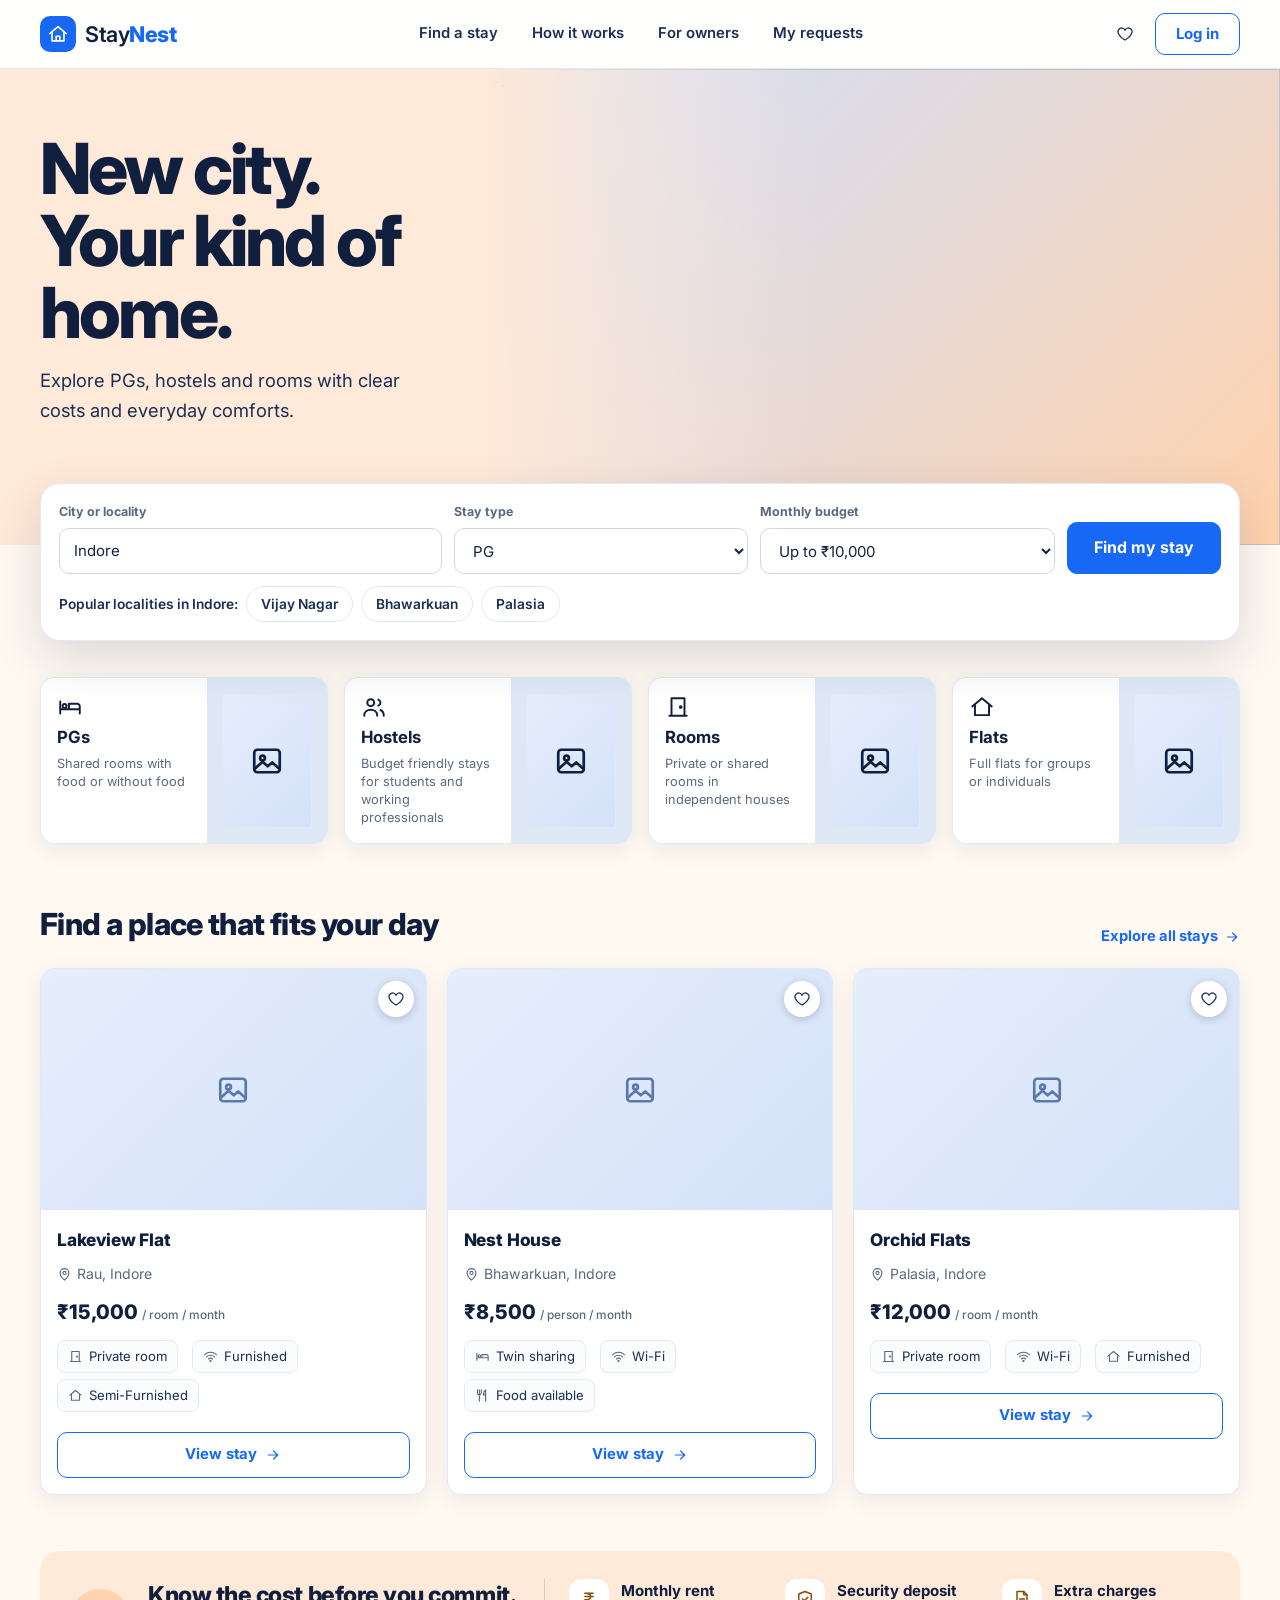
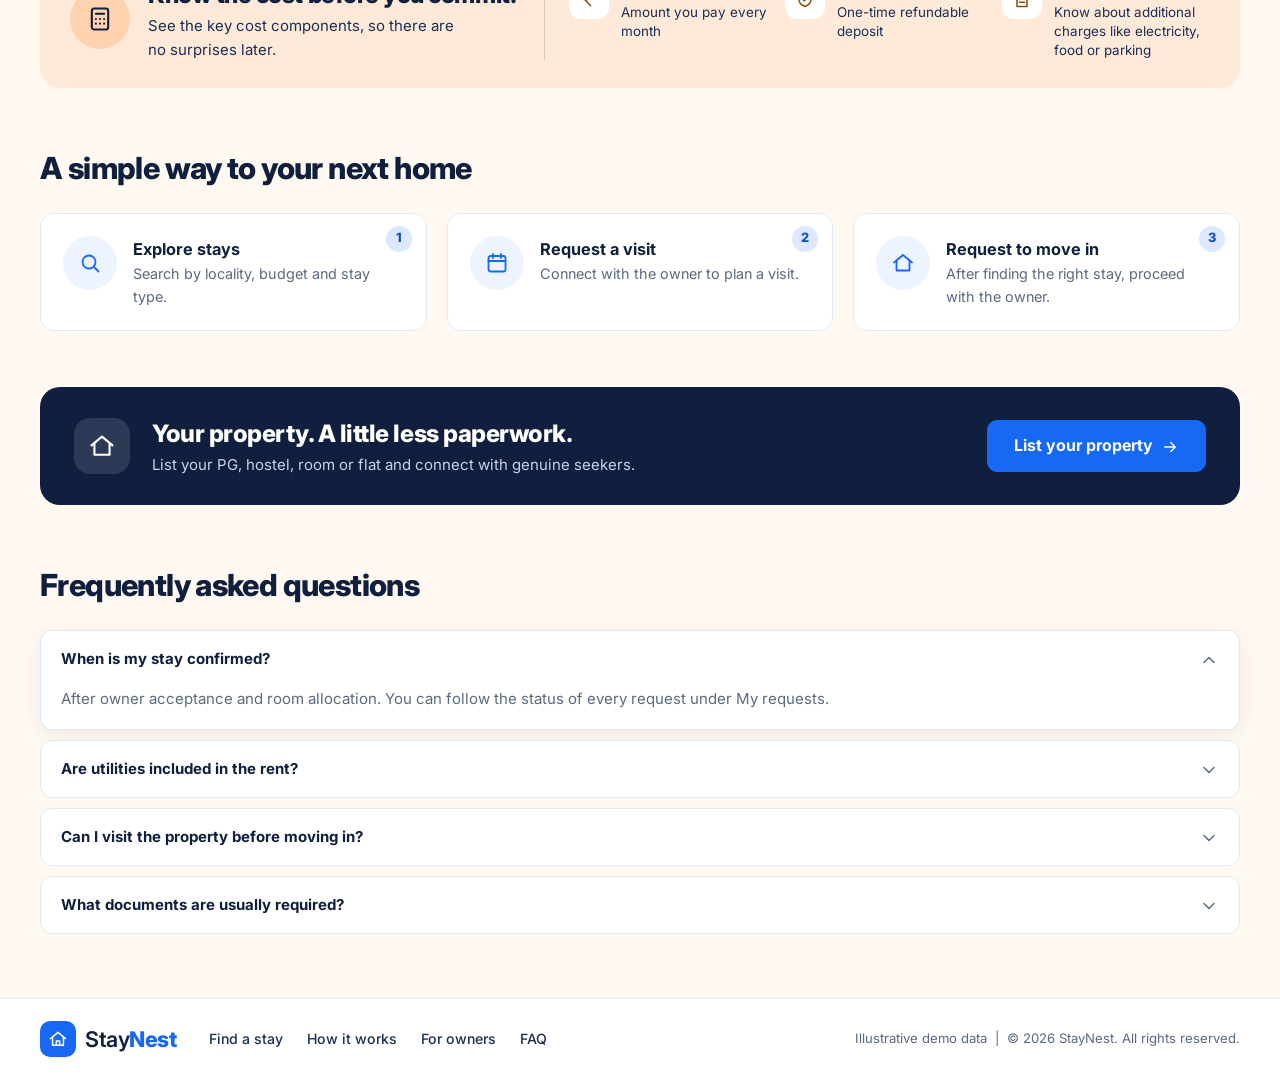
==== commit e1cd7962: "Update StayNest frontend" ====
--- a/index.html
+++ b/index.html
@@ -1,352 +1,170 @@
-```html
 <!DOCTYPE html>
 <html lang="en">
 <head>
-    <meta charset="UTF-8">
-    <meta name="viewport" content="width=device-width, initial-scale=1.0">
+  <meta charset="UTF-8">
+  <meta name="viewport" content="width=device-width, initial-scale=1.0">
+  <meta name="description" content="Find PGs, hostels, rooms and flats in Indore with clear costs. StayNest helps students and working professionals find a home, and owners fill it.">
+  <title>StayNest | New city. Your kind of home.</title>
 
-    <title>StayNest | Find Your Perfect Stay</title>
+  <link rel="preconnect" href="https://fonts.googleapis.com">
+  <link rel="preconnect" href="https://fonts.gstatic.com" crossorigin>
+  <link href="https://fonts.googleapis.com/css2?family=Inter:wght@400;500;600;700;800&display=swap" rel="stylesheet">
+  <link rel="stylesheet" href="style.css">
 
-    <meta name="description"
-          content="Discover comfortable stays, explore beautiful properties, and plan your next trip with StayNest.">
+  <script src="owner-data.js" defer></script>
+  <script src="script.js" defer></script>
+</head>
+<body>
+  <a class="skip-link" href="#main">Skip to main content</a>
+  <header id="siteHeader"></header>
 
-    <link rel="stylesheet" href="style.css">
-</head>
+  <main id="main">
+    <section class="hero" aria-labelledby="heroTitle">
+      <div class="hero-photo" aria-hidden="true">
+        <img src="https://images.unsplash.com/photo-1540518614846-7eded433c457?auto=format&fit=crop&w=1400&q=80" alt="" data-fallback>
+      </div>
+      <div class="hero-inner">
+        <h1 id="heroTitle">New city. Your kind of home.</h1>
+        <p class="hero-lead">Explore PGs, hostels and rooms with clear costs and everyday comforts.</p>
+      </div>
+    </section>
 
-<body>
+    <form class="search-card" id="homeSearch" role="search" aria-label="Find a stay">
+      <div class="field">
+        <label for="homeLocation">City or locality</label>
+        <input class="input" id="homeLocation" name="location" type="text" list="localityList" value="Indore" autocomplete="off">
+        <datalist id="localityList">
+          <option value="Indore"></option>
+          <option value="Vijay Nagar"></option>
+          <option value="Bhawarkuan"></option>
+          <option value="Palasia"></option>
+          <option value="Rajendra Nagar"></option>
+          <option value="Rau"></option>
+          <option value="Near DAVV"></option>
+        </datalist>
+      </div>
+      <div class="field">
+        <label for="homeType">Stay type</label>
+        <select class="select" id="homeType" name="type">
+          <option value="All">Any type</option>
+          <option value="PG" selected>PG</option>
+          <option value="Hostel">Hostel</option>
+          <option value="Room">Room</option>
+          <option value="Flat">Flat</option>
+        </select>
+      </div>
+      <div class="field">
+        <label for="homeBudget">Monthly budget</label>
+        <select class="select" id="homeBudget" name="budget">
+          <option value="20000">Any budget</option>
+          <option value="6000">Up to ₹6,000</option>
+          <option value="8000">Up to ₹8,000</option>
+          <option value="10000" selected>Up to ₹10,000</option>
+          <option value="15000">Up to ₹15,000</option>
+        </select>
+      </div>
+      <button class="btn btn-primary btn-lg" type="submit">Find my stay</button>
+      <div class="popular">
+        <span>Popular localities in Indore:</span>
+        <button class="chip" type="button" data-locality="Vijay Nagar">Vijay Nagar</button>
+        <button class="chip" type="button" data-locality="Bhawarkuan">Bhawarkuan</button>
+        <button class="chip" type="button" data-locality="Palasia">Palasia</button>
+      </div>
+    </form>
 
-    <!-- Navigation -->
-    <header class="navbar">
-        <a href="index.html" class="logo">
-            StayNest<span>.</span>
+    <div class="wrap">
+      <section class="type-grid" aria-label="Browse by stay type">
+        <a class="type-tile" href="listings.html?type=PG">
+          <div><span data-icon="bed" data-size="26"></span><strong>PGs</strong><span>Shared rooms with food or without food</span></div>
+          <div class="tile-photo"><img src="https://images.unsplash.com/photo-1505693416388-ac5ce068fe85?auto=format&fit=crop&w=400&q=70" alt="" loading="lazy" data-fallback></div>
         </a>
+        <a class="type-tile" href="listings.html?type=Hostel">
+          <div><span data-icon="users" data-size="26"></span><strong>Hostels</strong><span>Budget friendly stays for students and working professionals</span></div>
+          <div class="tile-photo"><img src="https://images.unsplash.com/photo-1564013799919-ab600027ffc6?auto=format&fit=crop&w=400&q=70" alt="" loading="lazy" data-fallback></div>
+        </a>
+        <a class="type-tile" href="listings.html?type=Room">
+          <div><span data-icon="door" data-size="26"></span><strong>Rooms</strong><span>Private or shared rooms in independent houses</span></div>
+          <div class="tile-photo"><img src="https://images.unsplash.com/photo-1502672260266-1c1ef2d93688?auto=format&fit=crop&w=400&q=70" alt="" loading="lazy" data-fallback></div>
+        </a>
+        <a class="type-tile" href="listings.html?type=Flat">
+          <div><span data-icon="home" data-size="26"></span><strong>Flats</strong><span>Full flats for groups or individuals</span></div>
+          <div class="tile-photo"><img src="https://images.unsplash.com/photo-1600607687939-ce8a6c25118c?auto=format&fit=crop&w=400&q=70" alt="" loading="lazy" data-fallback></div>
+        </a>
+      </section>
 
-        <nav class="nav-links" id="navLinks">
-            <a href="index.html" class="active">Home</a>
-            <a href="listings.html">Explore Stays</a>
-            <a href="my-bookings.html">My Bookings</a>
-            <a href="dashboard.html">Dashboard</a>
-            <a href="login.html">Login</a>
-        </nav>
+      <section class="section" aria-labelledby="featuredTitle">
+        <div class="section-head">
+          <h2 id="featuredTitle">Find a place that fits your day</h2>
+          <a class="link-arrow" href="listings.html">Explore all stays <span data-icon="arrow" data-size="16"></span></a>
+        </div>
+        <div class="feature-grid" id="featuredGrid" aria-live="polite">
+          <div class="skeleton" style="height:340px"></div>
+          <div class="skeleton" style="height:340px"></div>
+          <div class="skeleton" style="height:340px"></div>
+        </div>
+      </section>
 
-        <button class="menu-toggle" id="menuToggle"
-                aria-label="Toggle navigation"
-                aria-expanded="false">
-            ☰
-        </button>
-    </header>
+      <section class="section" aria-labelledby="costTitle">
+        <div class="cost-band">
+          <div class="cost-lead">
+            <span class="round" data-icon="calculator" data-size="28"></span>
+            <div>
+              <h2 id="costTitle">Know the cost before you commit.</h2>
+              <p>See the key cost components, so there are no surprises later.</p>
+            </div>
+          </div>
+          <div class="cost-items">
+            <div class="cost-item"><span class="round" data-icon="rupee" data-size="20"></span><div><strong>Monthly rent</strong><span>Amount you pay every month</span></div></div>
+            <div class="cost-item"><span class="round" data-icon="shield" data-size="20"></span><div><strong>Security deposit</strong><span>One-time refundable deposit</span></div></div>
+            <div class="cost-item"><span class="round" data-icon="file" data-size="20"></span><div><strong>Extra charges</strong><span>Know about additional charges like electricity, food or parking</span></div></div>
+          </div>
+        </div>
+      </section>
 
-    <main>
+      <section class="section" id="how" aria-labelledby="howTitle">
+        <div class="section-head"><h2 id="howTitle">A simple way to your next home</h2></div>
+        <ol class="steps" style="list-style:none;padding:0;margin:0">
+          <li class="step"><span class="num">1</span><span class="round" data-icon="search" data-size="24"></span><div><h3>Explore stays</h3><p>Search by locality, budget and stay type.</p></div></li>
+          <li class="step"><span class="num">2</span><span class="round" data-icon="calendar" data-size="24"></span><div><h3>Request a visit</h3><p>Connect with the owner to plan a visit.</p></div></li>
+          <li class="step"><span class="num">3</span><span class="round" data-icon="home" data-size="24"></span><div><h3>Request to move in</h3><p>After finding the right stay, proceed with the owner.</p></div></li>
+        </ol>
+      </section>
 
-        <!-- Hero Section -->
-        <section class="hero">
-            <div class="hero-content">
-                <span class="hero-badge">YOUR NEXT STAY STARTS HERE</span>
+      <section class="section" aria-labelledby="ownerTitle">
+        <div class="owner-band">
+          <span class="round" data-icon="home" data-size="28"></span>
+          <div>
+            <h2 id="ownerTitle">Your property. A little less paperwork.</h2>
+            <p>List your PG, hostel, room or flat and connect with genuine seekers.</p>
+          </div>
+          <a class="btn btn-lg" href="owner-properties.html?add=1">List your property <span data-icon="arrow" data-size="18"></span></a>
+        </div>
+      </section>
 
-                <h1>
-                    Find your place.<br>
-                    <span>Feel at home.</span>
-                </h1>
+      <section class="section" id="faq" aria-labelledby="faqTitle">
+        <div class="section-head"><h2 id="faqTitle">Frequently asked questions</h2></div>
+        <div class="faq-list">
+          <details open>
+            <summary>When is my stay confirmed? <span data-icon="down" data-size="20"></span></summary>
+            <p>After owner acceptance and room allocation. You can follow the status of every request under My requests.</p>
+          </details>
+          <details>
+            <summary>Are utilities included in the rent? <span data-icon="down" data-size="20"></span></summary>
+            <p>It depends on the property. Each stay page lists meals and electricity separately, so you can see what is included before you request.</p>
+          </details>
+          <details>
+            <summary>Can I visit the property before moving in? <span data-icon="down" data-size="20"></span></summary>
+            <p>Yes. Use Schedule a visit on any stay page to suggest a date and time to the owner.</p>
+          </details>
+          <details>
+            <summary>What documents are usually required? <span data-icon="down" data-size="20"></span></summary>
+            <p>Owners commonly ask for a photo ID and a college or employer ID. The owner will confirm the exact list when you connect.</p>
+          </details>
+        </div>
+      </section>
+    </div>
+  </main>
 
-                <p>
-                    Discover amazing places to stay, from cozy apartments
-                    to beautiful holiday homes. Your perfect getaway is
-                    just a few clicks away.
-                </p>
-
-                <div class="hero-actions">
-                    <a href="listings.html" class="primary-btn">
-                        Explore Stays →
-                    </a>
-
-                    <a href="#destinations" class="secondary-btn">
-                        Discover More
-                    </a>
-                </div>
-            </div>
-
-            <div class="hero-image">
-                <img
-                    src="https://images.unsplash.com/photo-1600210492486-724fe5c67fb0?auto=format&fit=crop&w=1200&q=85"
-                    alt="Beautiful modern living room"
-                >
-
-                <div class="floating-card">
-                    <span class="floating-icon">⌂</span>
-                    <div>
-                        <strong>Find your happy place</strong>
-                        <p>Comfort, convenience, and memorable stays.</p>
-                    </div>
-                </div>
-            </div>
-        </section>
-
-        <!-- Search Section -->
-        <section class="search-section">
-            <form id="searchForm" class="search-form">
-                <div class="search-field">
-                    <label for="destination">Destination</label>
-                    <input
-                        type="text"
-                        id="destination"
-                        name="destination"
-                        placeholder="Where do you want to go?"
-                    >
-                </div>
-
-                <div class="search-field">
-                    <label for="checkIn">Check-in</label>
-                    <input type="date" id="checkIn" name="checkIn">
-                </div>
-
-                <div class="search-field">
-                    <label for="checkOut">Check-out</label>
-                    <input type="date" id="checkOut" name="checkOut">
-                </div>
-
-                <div class="search-field">
-                    <label for="guests">Guests</label>
-                    <select id="guests" name="guests">
-                        <option value="1">1 Guest</option>
-                        <option value="2" selected>2 Guests</option>
-                        <option value="3">3 Guests</option>
-                        <option value="4">4 Guests</option>
-                        <option value="5">5 Guests</option>
-                        <option value="6">6+ Guests</option>
-                    </select>
-                </div>
-
-                <button type="submit" class="primary-btn search-btn">
-                    Search
-                </button>
-            </form>
-        </section>
-
-        <!-- Benefits -->
-        <section class="benefits">
-            <div class="benefit">
-                <span>⌂</span>
-                <div>
-                    <h3>Handpicked Stays</h3>
-                    <p>Explore places for different budgets and needs.</p>
-                </div>
-            </div>
-
-            <div class="benefit">
-                <span>♡</span>
-                <div>
-                    <h3>Comfort First</h3>
-                    <p>Find spaces where you can feel at home.</p>
-                </div>
-            </div>
-
-            <div class="benefit">
-                <span>✓</span>
-                <div>
-                    <h3>Easy Booking</h3>
-                    <p>Keep your travel plans organized in one place.</p>
-                </div>
-            </div>
-        </section>
-
-        <!-- Popular Destinations -->
-        <section class="destinations section" id="destinations">
-            <div class="section-heading">
-                <div>
-                    <p class="eyebrow">EXPLORE THE WORLD</p>
-                    <h2>Popular Destinations</h2>
-                    <p>Get inspired for your next adventure.</p>
-                </div>
-
-                <a href="listings.html" class="text-link">
-                    View all stays →
-                </a>
-            </div>
-
-            <div class="destination-grid">
-
-                <a href="listings.html?destination=Indore"
-                   class="destination-card">
-                    <img
-                        src="https://images.unsplash.com/photo-1511818966892-d7d671e672a2?auto=format&fit=crop&w=700&q=80"
-                        alt="City architecture"
-                        loading="lazy"
-                    >
-                    <div class="destination-overlay">
-                        <h3>Indore</h3>
-                        <p>Explore city stays</p>
-                    </div>
-                </a>
-
-                <a href="listings.html?destination=Goa"
-                   class="destination-card">
-                    <img
-                        src="https://images.unsplash.com/photo-1512343879784-a960bf40e7f2?auto=format&fit=crop&w=700&q=80"
-                        alt="Goa beach"
-                        loading="lazy"
-                    >
-                    <div class="destination-overlay">
-                        <h3>Goa</h3>
-                        <p>Relax by the beach</p>
-                    </div>
-                </a>
-
-                <a href="listings.html?destination=Manali"
-                   class="destination-card">
-                    <img
-                        src="https://images.unsplash.com/photo-1519681393784-d120267933ba?auto=format&fit=crop&w=700&q=80"
-                        alt="Mountain landscape"
-                        loading="lazy"
-                    >
-                    <div class="destination-overlay">
-                        <h3>Manali</h3>
-                        <p>Escape to the mountains</p>
-                    </div>
-                </a>
-
-                <a href="listings.html?destination=Udaipur"
-                   class="destination-card">
-                    <img
-                        src="https://images.unsplash.com/photo-1477587458883-47145ed94245?auto=format&fit=crop&w=700&q=80"
-                        alt="Traditional lakeside architecture"
-                        loading="lazy"
-                    >
-                    <div class="destination-overlay">
-                        <h3>Udaipur</h3>
-                        <p>Discover royal charm</p>
-                    </div>
-                </a>
-
-            </div>
-        </section>
-
-        <!-- Featured Stays -->
-        <section class="featured section">
-            <div class="section-heading">
-                <div>
-                    <p class="eyebrow">YOUR NEXT GETAWAY</p>
-                    <h2>Find Your Perfect Stay</h2>
-                    <p>Explore a few places to inspire your next trip.</p>
-                </div>
-
-                <a href="listings.html" class="text-link">
-                    Explore all →
-                </a>
-            </div>
-
-            <div class="featured-grid">
-
-                <article class="stay-card">
-                    <img
-                        src="https://images.unsplash.com/photo-1600607687939-ce8a6c25118c?auto=format&fit=crop&w=800&q=80"
-                        alt="Modern luxury apartment"
-                        loading="lazy"
-                    >
-
-                    <div class="stay-card-content">
-                        <span class="stay-type">APARTMENT</span>
-                        <h3>Modern City Apartment</h3>
-                        <p>Comfortable space with a modern interior.</p>
-                        <div class="stay-card-bottom">
-                            <span><strong>₹1,800</strong> / night</span>
-                            <a href="listings.html">View Stay →</a>
-                        </div>
-                    </div>
-                </article>
-
-                <article class="stay-card">
-                    <img
-                        src="https://images.unsplash.com/photo-1613490493576-7fde63acd811?auto=format&fit=crop&w=800&q=80"
-                        alt="Private holiday villa"
-                        loading="lazy"
-                    >
-
-                    <div class="stay-card-content">
-                        <span class="stay-type">VILLA</span>
-                        <h3>Private Holiday Villa</h3>
-                        <p>A relaxing space for friends and family.</p>
-                        <div class="stay-card-bottom">
-                            <span><strong>₹4,500</strong> / night</span>
-                            <a href="listings.html">View Stay →</a>
-                        </div>
-                    </div>
-                </article>
-
-                <article class="stay-card">
-                    <img
-                        src="https://images.unsplash.com/photo-1445019980597-93fa8acb246c?auto=format&fit=crop&w=800&q=80"
-                        alt="Cozy hotel bedroom"
-                        loading="lazy"
-                    >
-
-                    <div class="stay-card-content">
-                        <span class="stay-type">HOTEL</span>
-                        <h3>Cozy Boutique Stay</h3>
-                        <p>A welcoming place for a peaceful getaway.</p>
-                        <div class="stay-card-bottom">
-                            <span><strong>₹2,200</strong> / night</span>
-                            <a href="listings.html">View Stay →</a>
-                        </div>
-                    </div>
-                </article>
-
-            </div>
-
-            <p class="demo-note">
-                Example properties and prices are for demonstration only.
-            </p>
-        </section>
-
-        <!-- Call to Action -->
-        <section class="cta-section">
-            <div>
-                <p class="eyebrow">MAKE YOUR NEXT MOVE</p>
-                <h2>Your next memorable stay is waiting.</h2>
-                <p>Start exploring places that match your travel plans.</p>
-            </div>
-
-            <a href="listings.html" class="cta-btn">
-                Explore Stays →
-            </a>
-        </section>
-
-    </main>
-
-    <!-- Footer -->
-    <footer class="footer">
-        <div class="footer-main">
-            <div class="footer-brand">
-                <a href="index.html" class="logo">
-                    StayNest<span>.</span>
-                </a>
-
-                <p>
-                    Discover places to stay and make every journey
-                    feel a little more like home.
-                </p>
-            </div>
-
-            <div class="footer-links">
-                <h4>Explore</h4>
-                <a href="listings.html">All Stays</a>
-                <a href="#destinations">Destinations</a>
-            </div>
-
-            <div class="footer-links">
-                <h4>Your Account</h4>
-                <a href="my-bookings.html">My Bookings</a>
-                <a href="dashboard.html">Dashboard</a>
-                <a href="login.html">Login</a>
-            </div>
-        </div>
-
-        <div class="footer-bottom">
-            <p>© 2026 StayNest. All rights reserved.</p>
-            <p>Made for better stays and memorable journeys.</p>
-        </div>
-    </footer>
-
-    <script src="script.js"></script>
+  <footer id="siteFooter"></footer>
 </body>
 </html>
-```
--- a/style.css
+++ b/style.css
@@ -1,1745 +1,531 @@
-/* =========================
-   VARIABLES AND RESET
-========================= */
+/* =========================================
+   STAYNEST - SHARED DESIGN SYSTEM
+   Used by: index, listings, details, booking, my-bookings,
+   dashboard and login. Owner pages use owner-dashboard.css, which
+   shares the same colour tokens.
+========================================= */
 
 :root {
-  --primary: #315bdf;
-  --primary-dark: #2445b7;
-  --navy: #18243a;
-  --muted: #5c687b;
+  --blue: #1769f5;
+  --blue-dark: #0f52c8;
+  --blue-50: #eef4ff;
+  --blue-100: #dbe8ff;
+  --navy: #0f1f3d;
+  --navy-2: #1b2f55;
+  --text: #14213d;
+  --muted: #5b6980;
+  --line: #e3e9f4;
   --cream: #fff9f2;
-  --peach: #ffc6a4;
-  --border: #e3e7ef;
+  --peach: #ffe9d8;
+  --peach-2: #ffd3b0;
   --white: #ffffff;
-  --radius: 16px;
-  --shadow: 0 14px 40px rgba(24, 36, 58, 0.08);
-}
-
-* {
-  box-sizing: border-box;
+  --green: #0a7a4b;
+  --green-bg: #e1f6ea;
+  --amber: #8a4b04;
+  --amber-bg: #fff0d1;
+  --red: #b42318;
+  --red-bg: #fde8e6;
+  --radius: 14px;
+  --radius-lg: 20px;
+  --shadow: 0 6px 22px rgba(15, 31, 61, 0.07);
+  --shadow-lg: 0 18px 50px rgba(15, 31, 61, 0.14);
+  --font: "Inter", "Segoe UI", system-ui, -apple-system, Arial, sans-serif;
+}
+
+*, *::before, *::after { box-sizing: border-box; }
+html { scroll-behavior: smooth; scroll-padding-top: 88px; }
+
+body {
   margin: 0;
-  padding: 0;
-}
-
-html {
-  scroll-behavior: smooth;
-  scroll-padding-top: 100px;
-}
-
-body {
-  font-family: "Segoe UI", Arial, sans-serif;
-  color: var(--navy);
-  background: var(--white);
+  font-family: var(--font);
+  font-size: 15px;
   line-height: 1.6;
-}
-
-body.dialog-open {
-  overflow: hidden;
-}
-
-button,
-input,
-select {
-  font: inherit;
-}
-
-button,
-a,
-summary {
-  -webkit-tap-highlight-color: transparent;
-}
-
-button {
-  cursor: pointer;
-}
-
-button,
-a,
-input,
-select,
-summary {
-  touch-action: manipulation;
-}
-
-button {
-  color: inherit;
-}
-
-a {
-  color: inherit;
-  text-decoration: none;
-}
-
-img {
-  display: block;
-  max-width: 100%;
-  object-fit: cover;
-}
-
-button:focus-visible,
-a:focus-visible,
-input:focus-visible,
-select:focus-visible,
-summary:focus-visible {
-  outline: 3px solid var(--primary);
-  outline-offset: 4px;
-}
-
-[hidden] {
-  display: none !important;
-}
-
-.svg-symbols {
-  position: absolute;
-  width: 0;
-  height: 0;
-  overflow: hidden;
-}
-
-.icon {
-  width: 22px;
-  height: 22px;
-  fill: none;
-  stroke: currentColor;
-  stroke-width: 1.7;
-  stroke-linecap: round;
-  stroke-linejoin: round;
-  flex-shrink: 0;
-}
-
-.container {
-  width: min(1200px, calc(100% - 48px));
-  margin-inline: auto;
-}
-
-.section {
-  padding-top: 72px;
-}
-
-h1,
-h2,
-h3 {
-  line-height: 1.2;
-  letter-spacing: -0.04em;
-}
-
-h2 {
-  font-size: clamp(26px, 3vw, 34px);
-}
-
-p {
-  color: var(--muted);
-}
-
-.eyebrow {
-  color: var(--primary);
-  font-size: 10px;
-  font-weight: 750;
-  letter-spacing: 0.16em;
-  margin-bottom: 14px;
-}
-
-.button {
-  display: inline-flex;
-  justify-content: center;
-  align-items: center;
-  gap: 12px;
-  min-height: 46px;
-  padding: 11px 22px;
-  border: 1px solid transparent;
-  border-radius: 9px;
-  font-size: 13px;
-  font-weight: 650;
-  transition: transform 180ms, background 180ms, box-shadow 180ms;
-}
-
-.button:hover {
-  transform: translateY(-2px);
-}
-
-.button-primary {
-  color: var(--white);
-  background: var(--primary);
-  box-shadow: 0 5px 14px rgba(49, 91, 223, 0.16);
-}
-
-.button-primary:hover {
-  background: var(--primary-dark);
-}
-
-.button-outline {
-  color: var(--primary);
-  background: var(--white);
-  border-color: #afbef0;
-}
-
-.button-outline:hover {
-  background: #f0f4ff;
-}
-
-.button-peach {
-  color: var(--navy);
-  background: var(--peach);
-}
-
-.button-peach:hover {
-  background: #ffdbc3;
-}
-
-.icon-button {
-  position: relative;
-  display: inline-flex;
-  align-items: center;
-  justify-content: center;
-  width: 44px;
-  height: 44px;
-  border: 0;
-  border-radius: 50%;
-  background: transparent;
-}
-
-.icon-button:hover {
-  background: #eef2ff;
-}
-
-.text-button {
-  display: inline-flex;
-  align-items: center;
-  gap: 10px;
-  min-height: 44px;
-  padding: 0;
-  color: var(--primary);
-  background: transparent;
-  border: 0;
-  font-size: 13px;
-  font-weight: 650;
-}
-
-.text-button:hover {
-  text-decoration: underline;
+  color: var(--text);
+  background: var(--cream);
+  -webkit-font-smoothing: antialiased;
+}
+
+h1, h2, h3, h4, p, ul { margin: 0; }
+ul { padding: 0; list-style: none; }
+a { color: inherit; text-decoration: none; }
+button, input, select, textarea { font: inherit; color: inherit; }
+button { cursor: pointer; }
+img { display: block; max-width: 100%; }
+[hidden] { display: none !important; }
+
+:focus-visible { outline: 3px solid #7fb0ff; outline-offset: 2px; border-radius: 6px; }
+
+.icon { flex: none; vertical-align: middle; }
+.wrap { width: min(1200px, 100% - 40px); margin-inline: auto; }
+.visually-hidden {
+  position: absolute !important; width: 1px; height: 1px; margin: -1px; padding: 0;
+  overflow: hidden; clip: rect(0 0 0 0); white-space: nowrap; border: 0;
 }
 
 .skip-link {
-  position: fixed;
-  top: 8px;
-  left: 8px;
-  z-index: 100;
-  padding: 12px;
-  background: var(--white);
-  transform: translateY(-160%);
-}
-
-.skip-link:focus {
-  transform: translateY(0);
-}
-
-/* =========================
-   NAVBAR
-========================= */
-
-.header {
-  position: sticky;
-  top: 0;
-  z-index: 20;
-  background: rgba(255, 255, 255, 0.96);
-  border-bottom: 1px solid #edf0f5;
-  backdrop-filter: blur(14px);
-}
-
-.navbar {
-  display: flex;
-  align-items: center;
-  justify-content: space-between;
-  gap: 24px;
-  height: 82px;
-}
-
-.logo {
-  display: inline-flex;
-  align-items: center;
-  gap: 7px;
-  color: var(--primary);
-  font-size: 27px;
-  font-weight: 800;
-  letter-spacing: -1.2px;
-}
-
-.logo > .icon {
-  width: 31px;
-  height: 31px;
-  stroke-width: 2;
-}
-
-.logo-dark {
-  color: var(--navy);
-}
-
-.desktop-nav {
-  display: flex;
-  gap: 32px;
-}
-
-.desktop-nav a {
-  font-size: 13px;
-  font-weight: 600;
-  padding: 10px 0;
-}
-
-.desktop-nav a:hover {
-  color: var(--primary);
-}
-
-.nav-actions {
-  display: flex;
-  align-items: center;
-  gap: 12px;
-}
-
-.saved-count {
-  position: absolute;
-  top: 0;
-  right: 0;
-  min-width: 18px;
-  padding: 1px 4px;
-  background: var(--primary);
-  color: white;
-  border: 2px solid white;
-  border-radius: 20px;
-  font-size: 10px;
-  line-height: 14px;
-}
-
-#saved-button[aria-pressed="true"] {
-  color: var(--primary);
-  background: #edf2ff;
-}
-
-.menu-button {
-  display: none;
-}
-
-.mobile-nav {
-  padding-bottom: 18px;
-}
-
-.mobile-nav a,
-.mobile-nav button {
-  display: block;
-  width: 100%;
-  padding: 12px 0;
-  border: 0;
-  background: transparent;
-  text-align: left;
-}
-
-/* =========================
-   HERO AND SEARCH
-========================= */
-
-.hero {
-  padding: 42px 0 28px;
-  background: linear-gradient(110deg, #fffaf5, #fff7ed);
-}
-
-.hero-grid {
-  display: grid;
-  grid-template-columns: 1fr 1fr;
-  gap: 34px 48px;
-}
-
-.hero-content {
-  align-self: center;
-}
-
-.hero h1 {
-  margin-bottom: 25px;
-  font-size: clamp(44px, 5.2vw, 65px);
-  font-weight: 800;
-  line-height: 1.08;
-  letter-spacing: -3px;
-}
-
-.hero h1 span {
-  position: relative;
-  color: var(--primary);
-}
-
-.hero h1 span::after {
-  content: "";
-  position: absolute;
-  bottom: -5px;
-  left: 0;
-  width: 100%;
-  height: 5px;
-  background: var(--peach);
-  border-radius: 100%;
-  transform: rotate(-2deg);
-}
-
-.hero-description {
-  max-width: 420px;
-  margin-bottom: 22px;
-  font-size: 16px;
-  line-height: 1.8;
-}
-
-.hero-benefits {
-  display: flex;
-  flex-wrap: wrap;
-  gap: 20px;
-}
-
-.hero-benefits span {
-  display: inline-flex;
-  align-items: center;
-  gap: 6px;
-  color: var(--muted);
-  font-size: 11px;
-  font-weight: 600;
-}
-
-.hero-benefits .icon {
-  width: 16px;
-  height: 16px;
-  color: var(--primary);
-}
-
-.hero-image {
-  position: relative;
-  min-width: 0;
-}
-
-.hero-image > img {
-  width: 100%;
-  height: 380px;
-  border-radius: 20px;
-  background: #e8dfd4;
-}
-
-.image-label {
-  position: absolute;
-  top: 20px;
-  left: 20px;
-  display: flex;
-  align-items: center;
-  gap: 7px;
-  padding: 7px 12px;
-  background: rgba(255, 255, 255, 0.95);
-  border-radius: 30px;
-  font-size: 10px;
-  font-weight: 650;
-}
-
-.green-dot {
-  width: 6px;
-  height: 6px;
-  border-radius: 50%;
-  background: #54845b;
-}
-
-.image-note {
-  position: absolute;
-  right: 20px;
-  bottom: 20px;
-  display: flex;
-  align-items: center;
-  gap: 12px;
-  padding: 14px 17px;
-  background: rgba(255, 255, 255, 0.96);
-  border-radius: 12px;
-  box-shadow: var(--shadow);
-}
-
-.note-icon {
-  display: grid;
-  place-items: center;
-  width: 40px;
-  height: 40px;
-  color: #ad693e;
-  background: #fff0e2;
-  border-radius: 10px;
-}
-
-.image-note strong {
-  display: block;
-  font-size: 12px;
-}
-
-.image-note small {
-  display: block;
-  color: var(--muted);
-  font-size: 10px;
-}
-
-.search-wrapper {
-  grid-column: 1 / -1;
-}
-
-.search-form {
-  display: grid;
-  grid-template-columns: 1.4fr 1fr 1fr auto;
-  align-items: center;
-  gap: 10px;
-  padding: 17px;
-  background: var(--white);
-  border: 1px solid var(--border);
-  border-radius: 14px;
-  box-shadow: var(--shadow);
-}
-
-.search-field {
-  display: flex;
-  align-items: center;
-  gap: 12px;
-  min-width: 0;
-  padding: 0 16px;
-  border-right: 1px solid var(--border);
-}
-
-.search-field > div {
-  flex: 1;
-  min-width: 0;
-}
-
-.search-field > .icon,
-.rupee-icon {
-  color: #63718b;
-}
-
-.rupee-icon {
-  font-size: 25px;
-}
-
-.search-field label {
-  display: block;
-  color: var(--muted);
-  font-size: 10px;
-  font-weight: 650;
-  margin-bottom: 3px;
-}
-
-.search-field input,
-.search-field select {
-  width: 100%;
-  min-width: 0;
-  min-height: 32px;
-  padding: 3px 0;
-  color: var(--navy);
-  background: transparent;
-  border: 0;
-  font-size: 13px;
-  font-weight: 600;
-}
-
-.search-form > .button {
-  min-height: 54px;
-}
-
-.popular-localities {
-  display: flex;
-  flex-wrap: wrap;
-  align-items: center;
-  gap: 10px;
-  margin-top: 17px;
-  color: var(--muted);
-  font-size: 11px;
-}
-
-.popular-localities button {
-  min-height: 32px;
-  padding: 6px 12px;
-  border: 0;
-  border-radius: 25px;
-  background: #efece7;
-  font-size: 10px;
-}
-
-.popular-localities button:hover {
-  background: #e4e9fa;
-}
-
-/* =========================
-   CATEGORIES
-========================= */
-
-.section-heading {
-  display: flex;
-  align-items: center;
-  justify-content: space-between;
-  gap: 25px;
-  margin-bottom: 28px;
-}
-
-.section-heading h2 {
-  margin-bottom: 10px;
-}
-
-.section-heading p:not(.eyebrow) {
-  font-size: 13px;
-}
-
-.category-grid {
-  display: grid;
-  grid-template-columns: repeat(4, 1fr);
-  gap: 17px;
-}
-
-.category-card {
-  display: flex;
-  align-items: center;
-  gap: 13px;
-  padding: 22px 17px;
-  background: var(--white);
-  border: 1px solid var(--border);
-  border-radius: 13px;
-  text-align: left;
-  transition: transform 180ms, border-color 180ms, box-shadow 180ms;
-}
-
-.category-card:hover,
-.category-card[aria-pressed="true"] {
-  border-color: var(--primary);
-  box-shadow: var(--shadow);
-  transform: translateY(-3px);
-}
-
-.category-icon {
-  display: grid;
-  place-items: center;
-  flex-shrink: 0;
-  width: 44px;
-  height: 46px;
-  border-radius: 11px;
-}
-
-.blue {
-  color: #315bdf;
-  background: #edf2ff;
-}
-
-.peach {
-  color: #a96a3e;
-  background: #fff0e5;
-}
-
-.purple {
-  color: #8661af;
-  background: #f2ebff;
-}
-
-.green {
-  color: #567b5e;
-  background: #edf4ed;
-}
-
-.category-card strong {
-  display: block;
-  font-size: 17px;
-}
-
-.category-card small {
-  display: block;
-  margin-top: 4px;
-  color: var(--muted);
-  font-size: 10px;
-}
-
-/* =========================
-   PROPERTY CARDS
-========================= */
-
-.listings-toolbar {
-  display: flex;
-  justify-content: space-between;
-  align-items: center;
-  gap: 14px;
-  margin-bottom: 22px;
-}
-
-.filter-button,
-.sort-control select {
-  min-height: 38px;
-  padding: 8px 12px;
-  border: 1px solid var(--border);
-  border-radius: 8px;
-  background: var(--white);
-  font-size: 12px;
-}
-
-.filter-button:hover {
-  background: #f2f5ff;
-}
-
-.sort-control {
-  display: flex;
-  align-items: center;
-  gap: 9px;
-  color: var(--muted);
-  font-size: 12px;
-}
-
-.property-grid {
-  display: grid;
-  grid-template-columns: repeat(3, 1fr);
-  gap: 23px;
-}
-
-.property-card {
-  overflow: hidden;
-  background: var(--white);
-  border: 1px solid var(--border);
-  border-radius: var(--radius);
-  transition: transform 200ms, box-shadow 200ms;
-}
-
-.property-card:hover {
-  transform: translateY(-5px);
-  box-shadow: var(--shadow);
-}
-
-.property-photo {
-  position: relative;
-  overflow: hidden;
-  background: #e9e1d7;
-}
-
-.property-photo img {
-  width: 100%;
-  height: 225px;
-  transition: transform 350ms;
-}
-
-.property-card:hover .property-photo img {
-  transform: scale(1.04);
-}
-
-.property-type {
-  position: absolute;
-  top: 14px;
-  left: 14px;
-  padding: 4px 9px;
-  background: rgba(255, 255, 255, 0.95);
-  border-radius: 6px;
-  font-size: 10px;
-  font-weight: 650;
-}
-
-.save-property {
-  position: absolute;
-  top: 10px;
-  right: 10px;
-  background: white;
-  box-shadow: 0 2px 10px #00000012;
-}
-
-.save-property[aria-pressed="true"] {
-  color: #c73c61;
-}
-
-.save-property[aria-pressed="true"] .icon {
-  fill: #ffdce5;
-}
-
-.property-content {
-  padding: 21px;
-}
-
-.property-title {
-  display: flex;
-  align-items: center;
-  justify-content: space-between;
-  gap: 10px;
-}
-
-.property-title h3 {
-  font-size: 21px;
-}
-
-.demo-badge {
-  padding: 3px 7px;
-  color: #476852;
-  background: #eef5ed;
-  border-radius: 5px;
-  font-size: 9px;
-  white-space: nowrap;
-}
-
-.property-location {
-  display: flex;
-  align-items: center;
-  gap: 5px;
-  margin: 8px 0 15px;
-  font-size: 12px;
-}
-
-.property-location .icon {
-  width: 14px;
-  height: 14px;
-}
-
-.property-price {
-  margin-bottom: 14px;
-}
-
-.property-price strong {
-  color: var(--navy);
-  font-size: 23px;
-  letter-spacing: -0.04em;
-}
-
-.property-price span {
-  font-size: 11px;
-}
-
-.property-amenities {
-  display: flex;
-  flex-wrap: wrap;
-  gap: 6px;
-  margin-bottom: 19px;
-}
-
-.amenity {
-  display: inline-flex;
-  align-items: center;
-  gap: 5px;
-  padding: 5px 7px;
-  color: #526078;
-  background: #f2f5fb;
-  border-radius: 5px;
-  font-size: 10px;
-}
-
-.amenity .icon {
-  width: 14px;
-  height: 14px;
-}
-
-.property-content .button {
-  width: 100%;
-  justify-content: space-between;
-}
-
-.demo-note {
-  margin-top: 20px;
-  text-align: center;
-  font-size: 11px;
-}
+  position: absolute; left: 12px; top: -50px; z-index: 300;
+  padding: 8px 14px; border-radius: 8px; background: var(--navy); color: #fff; font-weight: 600;
+}
+.skip-link:focus { top: 12px; }
+
+/* ---------- Header ---------- */
+
+.sn-header {
+  position: sticky; top: 0; z-index: 100;
+  background: rgba(255, 255, 255, 0.92);
+  backdrop-filter: blur(10px);
+  border-bottom: 1px solid var(--line);
+}
+.sn-header-inner {
+  width: min(1200px, 100% - 40px); margin-inline: auto;
+  display: flex; align-items: center; gap: 28px; min-height: 68px;
+}
+.sn-brand { display: inline-flex; align-items: center; gap: 9px; font-size: 1.35rem; font-weight: 600; color: var(--navy); letter-spacing: -0.02em; }
+.sn-brand b { font-weight: 800; color: var(--blue); }
+.sn-brand-mark { display: grid; place-items: center; width: 36px; height: 36px; border-radius: 10px; background: var(--blue); color: #fff; }
+
+.sn-nav { display: flex; align-items: center; gap: 6px; margin-inline: auto; }
+.sn-nav a { padding: 8px 14px; border-radius: 999px; font-weight: 600; font-size: 0.93rem; color: var(--navy-2); }
+.sn-nav a:hover { background: var(--blue-50); }
+.sn-nav a.is-active { color: var(--blue); background: var(--blue-50); }
+
+.sn-actions { display: flex; align-items: center; gap: 10px; }
+.sn-saved { position: relative; display: grid; place-items: center; width: 40px; height: 40px; border-radius: 50%; color: var(--navy-2); }
+.sn-saved:hover { background: var(--blue-50); color: var(--blue); }
+.sn-saved-count {
+  position: absolute; top: 1px; right: 0; min-width: 18px; height: 18px; padding: 0 4px;
+  border-radius: 9px; background: var(--blue); color: #fff; font-size: 0.7rem; font-weight: 700; line-height: 18px; text-align: center;
+}
+.sn-login {
+  padding: 8px 20px; border: 1.5px solid var(--blue); border-radius: 10px;
+  color: var(--blue); font-weight: 700; background: #fff;
+}
+.sn-login:hover { background: var(--blue-50); }
+.sn-user { display: inline-flex; align-items: center; gap: 8px; padding: 4px 12px 4px 4px; border-radius: 999px; border: 1px solid var(--line); background: #fff; font-weight: 600; }
+.sn-avatar { display: grid; place-items: center; width: 32px; height: 32px; border-radius: 50%; background: var(--blue-100); color: var(--blue-dark); font-size: 0.8rem; font-weight: 700; }
+.sn-menu { display: none; width: 42px; height: 42px; place-items: center; border: 1px solid var(--line); border-radius: 10px; background: #fff; }
+
+@media (max-width: 860px) {
+  .sn-header-inner { gap: 10px; }
+  .sn-actions { margin-left: auto; }
+  .sn-menu { display: grid; }
+  .sn-user-name { display: none; }
+  .sn-user { padding: 3px; }
+  .sn-nav {
+    display: none; position: absolute; top: 100%; left: 0; right: 0; margin: 0;
+    flex-direction: column; align-items: stretch; gap: 2px; padding: 10px 20px 16px;
+    background: #fff; border-bottom: 1px solid var(--line); box-shadow: var(--shadow);
+  }
+  .sn-nav.is-open { display: flex; }
+  .sn-nav a { padding: 12px 14px; border-radius: 10px; }
+}
+
+/* ---------- Footer ---------- */
+
+.sn-footer { margin-top: 64px; border-top: 1px solid var(--line); background: #fff; }
+.sn-footer-inner {
+  width: min(1200px, 100% - 40px); margin-inline: auto; padding: 22px 0;
+  display: flex; flex-wrap: wrap; align-items: center; gap: 16px 32px;
+}
+.sn-footer nav { display: flex; flex-wrap: wrap; gap: 8px 24px; font-size: 0.88rem; font-weight: 500; color: var(--navy-2); }
+.sn-footer nav a:hover { color: var(--blue); }
+.sn-footer p { margin-left: auto; font-size: 0.82rem; color: var(--muted); }
+@media (max-width: 760px) { .sn-footer p { margin-left: 0; } }
+
+/* ---------- Buttons ---------- */
+
+.btn {
+  display: inline-flex; align-items: center; justify-content: center; gap: 8px;
+  min-height: 44px; padding: 10px 20px;
+  border: 1.5px solid var(--blue); border-radius: 10px;
+  background: #fff; color: var(--blue); font-weight: 700; font-size: 0.93rem;
+  transition: background-color .15s, border-color .15s, box-shadow .15s;
+}
+.btn:hover { background: var(--blue-50); }
+.btn-primary { background: var(--blue); color: #fff; }
+.btn-primary:hover { background: var(--blue-dark); border-color: var(--blue-dark); }
+.btn-lg { min-height: 52px; padding: 12px 26px; font-size: 1rem; }
+.btn-sm { min-height: 36px; padding: 6px 14px; font-size: 0.85rem; }
+.btn-block { width: 100%; }
+.btn-ghost { border-color: var(--line); color: var(--navy-2); }
+.btn-ghost:hover { background: #f4f7fc; }
+.btn-danger { border-color: #f0b4ae; color: var(--red); }
+.btn-danger:hover { background: var(--red-bg); }
+.btn-danger-solid { background: var(--red); border-color: var(--red); color: #fff; }
+.btn-danger-solid:hover { background: #8f1c12; }
+.btn:disabled { opacity: .55; cursor: not-allowed; }
+
+.link-arrow { display: inline-flex; align-items: center; gap: 6px; color: var(--blue); font-weight: 700; font-size: 0.92rem; }
+.link-arrow:hover { text-decoration: underline; }
+
+/* ---------- Badges, chips, forms ---------- */
+
+.badge {
+  display: inline-flex; align-items: center; gap: 6px; padding: 3px 11px;
+  border-radius: 999px; font-size: 0.78rem; font-weight: 700; white-space: nowrap;
+}
+.badge-ok { background: var(--green-bg); color: var(--green); }
+.badge-warn { background: var(--amber-bg); color: var(--amber); }
+.badge-bad { background: var(--red-bg); color: var(--red); }
+.badge-mute { background: #e9edf4; color: #3a4760; }
+.badge-blue { background: var(--blue-50); color: var(--blue-dark); }
+
+.chip {
+  display: inline-flex; align-items: center; gap: 6px; padding: 6px 14px;
+  border: 1px solid var(--line); border-radius: 999px; background: #fff;
+  font-size: 0.86rem; font-weight: 600; color: var(--navy-2);
+}
+button.chip:hover { border-color: var(--blue); color: var(--blue); }
+.chip-removable { background: var(--blue-50); border-color: var(--blue-100); color: var(--blue-dark); }
+.chip-removable button { display: grid; place-items: center; border: 0; background: none; padding: 0; color: inherit; }
+
+.field { display: flex; flex-direction: column; gap: 6px; min-width: 0; }
+.field > label, .field > .label-text { font-size: 0.84rem; font-weight: 700; color: var(--navy-2); }
+.input, .select, .textarea {
+  width: 100%; min-height: 46px; padding: 10px 14px;
+  border: 1.5px solid #cdd7e8; border-radius: 10px; background: #fff;
+}
+.textarea { min-height: 96px; resize: vertical; }
+.input::placeholder, .textarea::placeholder { color: #7a879d; }
+.input:focus-visible, .select:focus-visible, .textarea:focus-visible { outline: 3px solid rgba(23, 105, 245, .28); outline-offset: 0; border-color: var(--blue); }
+.field.has-error .input, .field.has-error .select, .field.has-error .textarea { border-color: var(--red); background: #fffafa; }
+.field-error { font-size: 0.82rem; font-weight: 600; color: var(--red); }
+.field-hint { font-size: 0.8rem; color: var(--muted); }
+
+.checkline { display: flex; align-items: center; gap: 10px; min-height: 32px; font-weight: 500; cursor: pointer; }
+.checkline input { width: 18px; height: 18px; accent-color: var(--blue); }
+
+/* ---------- Cards, media ---------- */
+
+.card { background: #fff; border: 1px solid var(--line); border-radius: var(--radius); box-shadow: var(--shadow); }
+
+.media-fallback {
+  display: grid; place-items: center; width: 100%; height: 100%; min-height: 120px;
+  background: linear-gradient(135deg, #e6eefc, #d4e1f8); color: #5a79ad;
+}
+
+.stay-card { display: flex; flex-direction: column; overflow: hidden; background: #fff; border: 1px solid var(--line); border-radius: var(--radius); box-shadow: var(--shadow); }
+.stay-media { position: relative; aspect-ratio: 16 / 10; background: #dfe8f7; overflow: hidden; }
+.stay-media > img { width: 100%; height: 100%; object-fit: cover; transition: transform .35s ease; }
+.stay-card:hover .stay-media > img { transform: scale(1.03); }
+.stay-heart {
+  position: absolute; top: 12px; right: 12px; display: grid; place-items: center;
+  width: 36px; height: 36px; border: 0; border-radius: 50%;
+  background: #fff; color: var(--navy-2); box-shadow: 0 2px 8px rgba(0, 0, 0, .18);
+}
+.stay-heart:hover { color: #e0245e; }
+.stay-heart[aria-pressed="true"] { color: #e0245e; }
+.stay-heart[aria-pressed="true"] svg { fill: currentColor; }
+.stay-body { display: flex; flex-direction: column; flex: 1; gap: 10px; padding: 16px; }
+.stay-title-row { display: flex; align-items: baseline; justify-content: space-between; gap: 12px; }
+.stay-title { font-size: 1.08rem; font-weight: 800; color: var(--navy); letter-spacing: -0.01em; }
+.stay-price { text-align: right; font-weight: 800; font-size: 1.05rem; color: var(--navy); white-space: nowrap; }
+.stay-price small { display: block; font-size: 0.74rem; font-weight: 500; color: var(--muted); }
+.stay-loc { display: flex; align-items: center; gap: 5px; color: var(--muted); font-size: 0.88rem; }
+.stay-feats { display: flex; flex-wrap: wrap; gap: 6px 14px; font-size: 0.82rem; color: var(--navy-2); }
+.stay-feats span { display: inline-flex; align-items: center; gap: 6px; }
+.stay-feats .icon { color: var(--muted); }
+.stay-foot { display: flex; align-items: center; justify-content: space-between; gap: 10px; margin-top: auto; padding-top: 4px; }
+
+/* ---------- Toast, dialog, empty ---------- */
+
+.toast {
+  position: fixed; left: 50%; bottom: 24px; z-index: 400; transform: translateX(-50%);
+  max-width: min(460px, 100% - 32px); padding: 12px 18px;
+  border-radius: 12px; background: var(--navy); color: #fff; font-weight: 600;
+  box-shadow: var(--shadow-lg); border-left: 5px solid #34c77b;
+}
+.toast-error { border-left-color: #ff6b5e; }
+.toast-info { border-left-color: #ffb86b; }
+
+dialog {
+  width: min(560px, 100% - 24px); max-height: calc(100dvh - 24px); padding: 0;
+  border: 0; border-radius: var(--radius-lg); background: #fff; color: var(--text);
+  box-shadow: var(--shadow-lg); overflow: hidden;
+}
+dialog[open] { display: flex; flex-direction: column; }
+dialog::backdrop { background: rgba(15, 31, 61, .6); }
+dialog > form { display: flex; flex-direction: column; min-height: 0; flex: 1; }
+.dialog-head { display: flex; align-items: flex-start; justify-content: space-between; gap: 14px; padding: 18px 22px; border-bottom: 1px solid var(--line); }
+.dialog-head h2 { font-size: 1.15rem; color: var(--navy); }
+.dialog-head p { color: var(--muted); font-size: 0.88rem; }
+.dialog-close { display: grid; place-items: center; flex: none; width: 36px; height: 36px; border: 0; border-radius: 50%; background: none; color: var(--muted); }
+.dialog-close:hover { background: #eef2f9; color: var(--navy); }
+.dialog-body { padding: 20px 22px; overflow-y: auto; }
+.dialog-foot { display: flex; flex-wrap: wrap; justify-content: flex-end; gap: 10px; padding: 14px 22px; border-top: 1px solid var(--line); background: #f7f9fd; }
+.confirm-dialog { width: min(440px, 100% - 24px); }
 
 .empty-state {
-  padding: 45px 20px;
-  text-align: center;
-  background: #fafbff;
-  border: 1px dashed #cfd8ed;
-  border-radius: var(--radius);
-}
-
-.empty-state > .icon {
-  width: 40px;
-  height: 40px;
-  color: #8092bc;
-}
-
-.empty-state h3 {
-  margin: 15px 0 10px;
-}
-
-.empty-state p {
-  margin-bottom: 20px;
-}
-
-/* =========================
-   COSTS AND HOW IT WORKS
-========================= */
-
-.cost-banner {
-  display: grid;
-  grid-template-columns: 1.5fr repeat(3, 1fr);
-  align-items: center;
-  gap: 28px;
-  padding: 35px;
-  background: #fff0e4;
-  border: 1px solid #ffe3cd;
-  border-radius: var(--radius);
-}
-
-.cost-intro h2 {
-  font-size: 25px;
-  line-height: 1.3;
-  margin-bottom: 9px;
-}
-
-.cost-intro p,
-.cost-item p {
-  font-size: 12px;
-}
-
-.cost-item {
-  height: 100%;
-  padding-left: 25px;
-  border-left: 1px solid #ecd7c6;
-}
-
-.cost-item > .icon {
-  color: #a56738;
-  margin-bottom: 12px;
-}
-
-.cost-symbol {
-  display: block;
-  color: #a56738;
-  font-size: 24px;
-  line-height: 24px;
-  margin-bottom: 12px;
-}
-
-.cost-item h3 {
-  margin-bottom: 9px;
-  font-size: 15px;
-  letter-spacing: -0.01em;
-}
-
-.how-section {
-  text-align: center;
-}
-
-.center-heading > p:last-child {
-  margin-top: 12px;
-  font-size: 14px;
-}
-
-.steps-grid {
-  display: grid;
-  grid-template-columns: repeat(3, 1fr);
-  gap: 60px;
-  margin: 42px 35px 32px;
-}
-
-.step-icon {
-  position: relative;
-  display: grid;
-  place-items: center;
-  width: 78px;
-  height: 78px;
-  margin: 0 auto 22px;
-  color: var(--primary);
-  background: #edf2ff;
-  border-radius: 50%;
-}
-
-.step-icon > .icon {
-  width: 31px;
-  height: 31px;
-}
-
-.step-number {
-  position: absolute;
-  top: -3px;
-  left: -3px;
-  width: 27px;
-  height: 27px;
-  line-height: 25px;
-  background: white;
-  border: 1px solid #dce5ff;
-  border-radius: 50%;
-  font-size: 10px;
-}
-
-.step h3 {
-  margin-bottom: 12px;
-  font-size: 19px;
-}
-
-.step p {
-  font-size: 13px;
-}
-
-/* =========================
-   OWNER SECTION AND FAQ
-========================= */
-
-.owner-banner {
-  display: grid;
-  grid-template-columns: 1.1fr 1fr;
-  gap: 45px;
-  align-items: center;
-  padding: 45px;
-  background: #192a47;
-  border-radius: 20px;
-}
-
-.owner-content .eyebrow {
-  color: var(--peach);
-}
-
-.owner-content h2 {
-  color: white;
-  font-size: 37px;
-  margin-bottom: 20px;
-}
-
-.owner-content > p:not(.eyebrow) {
-  max-width: 400px;
-  color: #c4cede;
-  margin-bottom: 25px;
-  font-size: 14px;
-}
-
-.owner-content small {
-  display: block;
-  margin-top: 16px;
-  color: #b2bfd4;
-  font-size: 10px;
-}
-
-.owner-banner > img {
-  width: 100%;
-  height: 295px;
-  border-radius: 13px;
-  background: #304460;
-}
-
-.faq-section {
-  display: grid;
-  grid-template-columns: 1fr 1.4fr;
-  gap: 70px;
-  padding-bottom: 75px;
-}
-
-.faq-intro h2 {
-  line-height: 1.3;
-}
-
-.faq-intro > p:last-child {
-  max-width: 310px;
-  margin-top: 20px;
-  font-size: 14px;
-}
-
-.faq-list details {
-  padding: 20px 0;
-  border-bottom: 1px solid var(--border);
-}
-
-.faq-list details:first-child {
-  padding-top: 0;
-}
-
+  display: grid; justify-items: center; gap: 10px; padding: 52px 24px;
+  border: 1.5px dashed #c5d3ea; border-radius: var(--radius-lg); background: #fff; text-align: center;
+}
+.empty-icon { display: grid; place-items: center; width: 68px; height: 68px; border-radius: 50%; background: var(--blue-50); color: var(--blue); }
+.empty-state h2, .empty-state h3 { font-size: 1.2rem; color: var(--navy); }
+.empty-state p { max-width: 44ch; color: var(--muted); }
+.empty-actions { display: flex; flex-wrap: wrap; gap: 10px; justify-content: center; margin-top: 6px; }
+
+.skeleton { background: linear-gradient(90deg, #e9eef8 25%, #f4f7fc 37%, #e9eef8 63%); background-size: 400% 100%; animation: shimmer 1.3s infinite; border-radius: 10px; }
+@keyframes shimmer { 0% { background-position: 100% 0; } 100% { background-position: 0 0; } }
+
+/* =========================================
+   HOMEPAGE
+========================================= */
+
+.hero { position: relative; overflow: hidden; background: var(--peach); }
+.hero-photo { position: absolute; inset: 0 0 0 38%; }
+.hero-photo img, .hero-photo .media-fallback { width: 100%; height: 100%; object-fit: cover; }
+.hero-photo::after { content: ""; position: absolute; inset: 0; background: linear-gradient(90deg, var(--peach) 0%, rgba(255, 233, 216, .0) 42%); }
+.hero-inner { position: relative; z-index: 1; width: min(1200px, 100% - 40px); margin-inline: auto; padding: 64px 0 120px; }
+.hero h1 { max-width: 9ch; font-size: clamp(2.6rem, 6vw, 4.4rem); line-height: 1.02; font-weight: 800; letter-spacing: -0.04em; color: var(--navy); }
+.hero-lead { max-width: 34ch; margin-top: 18px; font-size: 1.15rem; color: var(--navy-2); }
+
+.search-card {
+  position: relative; z-index: 2; width: min(1200px, 100% - 40px);
+  margin: -62px auto 0; padding: 18px;
+  display: grid; grid-template-columns: 1.3fr 1fr 1fr auto; gap: 12px; align-items: end;
+  background: #fff; border: 1px solid var(--line); border-radius: var(--radius-lg); box-shadow: var(--shadow-lg);
+}
+.search-card .field > label { font-size: 0.78rem; color: var(--muted); }
+.search-card .btn { min-height: 52px; }
+.popular { grid-column: 1 / -1; display: flex; flex-wrap: wrap; align-items: center; gap: 8px; font-size: 0.86rem; font-weight: 600; color: var(--navy-2); }
+
+.section { padding-top: 56px; }
+.section-head { display: flex; align-items: flex-end; justify-content: space-between; gap: 16px; margin-bottom: 20px; }
+.section-head h2 { font-size: clamp(1.4rem, 2.6vw, 1.9rem); font-weight: 800; letter-spacing: -0.02em; color: var(--navy); }
+.section-head p { color: var(--muted); }
+
+.type-grid { display: grid; grid-template-columns: repeat(4, 1fr); gap: 16px; margin-top: 36px; }
+.type-tile {
+  position: relative; display: grid; grid-template-columns: 1fr 42%; min-height: 128px; overflow: hidden;
+  background: #fff; border: 1px solid var(--line); border-radius: var(--radius); box-shadow: var(--shadow);
+  transition: border-color .15s, transform .15s;
+}
+.type-tile:hover { border-color: var(--blue); transform: translateY(-2px); }
+.type-tile > div { display: flex; flex-direction: column; gap: 4px; padding: 16px; }
+.type-tile .icon { color: var(--navy); }
+.type-tile strong { font-size: 1.05rem; color: var(--navy); }
+.type-tile span { font-size: 0.8rem; color: var(--muted); line-height: 1.4; }
+.type-tile .tile-photo { position: relative; background: #dfe8f7; }
+.type-tile .tile-photo img { width: 100%; height: 100%; object-fit: cover; }
+.type-tile .tile-photo .media-fallback { min-height: 0; }
+
+.feature-grid { display: grid; grid-template-columns: repeat(3, 1fr); gap: 20px; }
+.feature-grid .stay-feats { margin-top: 2px; }
+.feature-pill { padding: 5px 10px; border: 1px solid var(--line); border-radius: 8px; background: #fbfcfe; }
+
+.cost-band {
+  display: grid; grid-template-columns: auto 1fr; align-items: center; gap: 28px;
+  padding: 26px 30px; border-radius: var(--radius-lg); background: var(--peach);
+}
+.cost-lead { display: flex; align-items: center; gap: 18px; }
+.cost-lead .round { display: grid; place-items: center; width: 60px; height: 60px; border-radius: 50%; background: var(--peach-2); color: var(--navy); }
+.cost-lead h2 { font-size: 1.45rem; font-weight: 800; color: var(--navy); letter-spacing: -0.02em; }
+.cost-lead p { color: var(--navy-2); max-width: 34ch; }
+.cost-items { display: grid; grid-template-columns: repeat(3, 1fr); gap: 8px; border-left: 1px solid rgba(15, 31, 61, .15); padding-left: 24px; }
+.cost-item { display: flex; gap: 12px; align-items: flex-start; }
+.cost-item .round { display: grid; place-items: center; flex: none; width: 40px; height: 40px; border-radius: 12px; background: #fff; color: var(--amber); }
+.cost-item strong { display: block; color: var(--navy); }
+.cost-item span { font-size: 0.84rem; color: var(--navy-2); line-height: 1.4; display: block; }
+
+.steps { display: grid; grid-template-columns: repeat(3, 1fr); gap: 20px; counter-reset: step; }
+.step { position: relative; display: flex; align-items: flex-start; gap: 16px; padding: 22px; background: #fff; border: 1px solid var(--line); border-radius: var(--radius); }
+.step .round { display: grid; place-items: center; flex: none; width: 54px; height: 54px; border-radius: 50%; background: var(--blue-50); color: var(--blue); }
+.step .num { position: absolute; top: 12px; right: 14px; display: grid; place-items: center; width: 26px; height: 26px; border-radius: 50%; background: var(--blue-100); color: var(--blue-dark); font-size: 0.8rem; font-weight: 800; }
+.step h3 { font-size: 1.02rem; color: var(--navy); }
+.step p { color: var(--muted); font-size: 0.9rem; }
+
+.owner-band {
+  display: flex; align-items: center; gap: 22px; padding: 28px 34px;
+  border-radius: var(--radius-lg); background: var(--navy); color: #fff;
+}
+.owner-band .round { display: grid; place-items: center; flex: none; width: 56px; height: 56px; border-radius: 16px; background: rgba(255, 255, 255, .12); }
+.owner-band h2 { font-size: 1.5rem; font-weight: 800; letter-spacing: -0.02em; }
+.owner-band p { color: #c7d4ee; }
+.owner-band .btn { margin-left: auto; background: var(--blue); border-color: var(--blue); color: #fff; }
+.owner-band .btn:hover { background: #3b82f7; border-color: #3b82f7; }
+
+.faq-list { display: grid; gap: 10px; }
+.faq-list details { background: #fff; border: 1px solid var(--line); border-radius: 12px; }
 .faq-list summary {
-  display: flex;
-  justify-content: space-between;
-  gap: 18px;
-  min-height: 30px;
-  align-items: center;
-  list-style: none;
-  cursor: pointer;
-  font-size: 14px;
-  font-weight: 650;
-}
-
-.faq-list summary::-webkit-details-marker {
-  display: none;
-}
-
-.faq-list summary::after {
-  content: "+";
-  font-size: 22px;
-  font-weight: 400;
-  color: var(--primary);
-}
-
-.faq-list details[open] summary {
-  color: var(--primary);
-}
-
-.faq-list details[open] summary::after {
-  content: "−";
-}
-
-.faq-list details p {
-  margin-top: 13px;
-  padding-right: 25px;
-  font-size: 13px;
-  line-height: 1.9;
-}
-
-/* =========================
-   FOOTER
-========================= */
-
-.footer {
-  padding-top: 45px;
-  background: #f7f9fc;
-  border-top: 1px solid var(--border);
-}
-
-.footer-grid {
-  display: grid;
-  grid-template-columns: 1.6fr repeat(3, 1fr);
-  gap: 35px;
-  padding-bottom: 35px;
-}
-
-.footer-brand p {
-  margin: 15px 0 5px;
-  color: var(--navy);
-  font-size: 13px;
-  font-weight: 600;
-}
-
-.footer-brand small {
-  color: var(--muted);
-  font-size: 11px;
-}
-
-.footer-links {
-  display: flex;
-  flex-direction: column;
-  align-items: flex-start;
-  gap: 9px;
-}
-
-.footer-links h3 {
-  margin-bottom: 5px;
-  font-size: 13px;
-  letter-spacing: 0;
-}
-
-.footer-links a,
-.footer-links button {
-  min-height: 30px;
-  padding: 0;
-  color: var(--muted);
-  background: transparent;
-  border: 0;
-  font-size: 12px;
-}
-
-.footer-links a:hover,
-.footer-links button:hover {
-  color: var(--primary);
-}
-
-.footer-bottom {
-  display: flex;
-  justify-content: space-between;
-  gap: 20px;
-  padding: 20px 0;
-  border-top: 1px solid var(--border);
-  color: var(--muted);
-  font-size: 11px;
-}
-
-/* =========================
-   DIALOG AND TOAST
-========================= */
-
-dialog {
-  width: min(530px, calc(100% - 32px));
-  max-height: 85dvh;
-  margin: auto;
-  padding: 32px;
-  color: var(--navy);
-  background: white;
-  border: 1px solid var(--border);
-  border-radius: 18px;
-  box-shadow: 0 25px 90px #18243a33;
-}
-
-dialog::backdrop {
-  background: rgba(24, 36, 58, 0.55);
-  backdrop-filter: blur(4px);
-}
-
-.dialog-close {
-  position: absolute;
-  top: 8px;
-  right: 8px;
-  background: white;
-}
-
-.dialog-photo {
-  width: 100%;
-  height: 210px;
-  margin-bottom: 22px;
-  border-radius: 12px;
-}
-
-#dialog-content h2 {
-  padding-right: 20px;
-  margin-bottom: 12px;
-  font-size: 27px;
-}
-
-#dialog-content p {
-  font-size: 13px;
-  margin-bottom: 16px;
-}
-
-.dialog-costs {
-  margin: 20px 0;
-}
-
-.dialog-costs > div {
-  display: flex;
-  justify-content: space-between;
-  gap: 20px;
-  padding: 11px 0;
-  border-bottom: 1px solid var(--border);
-  font-size: 12px;
-}
-
-.dialog-costs dd {
-  text-align: right;
-  font-weight: 650;
-}
-
-.dialog-notice {
-  padding: 14px;
-  background: #f0f4ff;
-  border-radius: 10px;
-}
-
-.toast {
-  position: fixed;
-  bottom: 22px;
-  left: 50%;
-  z-index: 50;
-  width: max-content;
-  max-width: calc(100% - 32px);
-  padding: 13px 20px;
-  color: white;
-  background: var(--navy);
-  border-radius: 11px;
-  box-shadow: var(--shadow);
-  transform: translateX(-50%);
-  font-size: 13px;
-}
-
-/* =========================
-   TABLET
-========================= */
+  display: flex; align-items: center; justify-content: space-between; gap: 12px;
+  padding: 16px 20px; font-weight: 700; color: var(--navy); cursor: pointer; list-style: none;
+}
+.faq-list summary::-webkit-details-marker { display: none; }
+.faq-list summary .icon { transition: transform .2s; color: var(--muted); }
+.faq-list details[open] summary .icon { transform: rotate(180deg); }
+.faq-list details[open] { border-color: var(--blue-100); box-shadow: var(--shadow); }
+.faq-list details p { padding: 0 20px 18px; color: var(--muted); }
 
 @media (max-width: 1000px) {
-  .desktop-nav {
-    gap: 20px;
-  }
-
-  .hero-grid {
-    gap: 28px;
-  }
-
-  .hero h1 {
-    font-size: 51px;
-  }
-
-  .hero-image > img {
-    height: 350px;
-  }
-
-  .search-form {
-    grid-template-columns: 1.3fr 1fr 1fr;
-  }
-
-  .search-form > .button {
-    grid-column: 1 / -1;
-    min-height: 46px;
-  }
-
-  .search-field:nth-child(3) {
-    border-right: 0;
-  }
-
-  .category-grid {
-    grid-template-columns: repeat(2, 1fr);
-  }
-
-  .property-content {
-    padding: 16px;
-  }
-
-  .property-photo img {
-    height: 190px;
-  }
-
-  .property-title {
-    flex-wrap: wrap;
-    gap: 6px;
-  }
-
-  .cost-banner {
-    gap: 20px;
-    padding: 28px;
-  }
-
-  .cost-intro h2 {
-    font-size: 21px;
-  }
-
-  .cost-item {
-    padding-left: 18px;
-  }
-
-  .owner-banner {
-    gap: 25px;
-    padding: 32px;
-  }
-
-  .owner-content h2 {
-    font-size: 31px;
-  }
-}
-
-@media (max-width: 800px) {
-  .desktop-nav {
-    display: none;
-  }
-
-  .menu-button {
-    display: inline-flex;
-  }
-
-  .navbar {
-    height: 72px;
-  }
-
-  .hero h1 {
-    font-size: 43px;
-    letter-spacing: -2px;
-  }
-
-  .hero-description {
-    font-size: 14px;
-  }
-
-  .hero-benefits {
-    gap: 8px;
-  }
-
-  .hero-image > img {
-    height: 330px;
-  }
-
-  .image-label {
-    left: 12px;
-    top: 12px;
-    font-size: 8px;
-  }
-
-  .image-note {
-    right: 12px;
-    bottom: 12px;
-    padding: 11px;
-    gap: 8px;
-  }
-
-  .image-note strong {
-    font-size: 10px;
-  }
-
-  .image-note small {
-    font-size: 9px;
-  }
-
-  .section {
-    padding-top: 52px;
-  }
-
-  .section-heading > p {
-    display: none;
-  }
-
-  .property-grid {
-    grid-template-columns: repeat(2, 1fr);
-  }
-
-  .property-title {
-    flex-wrap: nowrap;
-  }
-
-  .cost-banner {
-    grid-template-columns: repeat(3, 1fr);
-  }
-
-  .cost-intro {
-    grid-column: 1 / -1;
-  }
-
-  .cost-intro h2 br {
-    display: none;
-  }
-
-  .cost-item {
-    padding-left: 0;
-    border-left: 0;
-  }
-
-  .steps-grid {
-    margin-inline: 0;
-    gap: 25px;
-  }
-
-  .step h3 {
-    font-size: 17px;
-  }
-
-  .step p {
-    font-size: 12px;
-  }
-
-  .owner-banner > img {
-    height: 100%;
-    min-height: 275px;
-  }
-
-  .faq-section {
-    grid-template-columns: 1fr;
-    gap: 30px;
-    padding-bottom: 50px;
-  }
-
-  .faq-intro > p:last-child {
-    max-width: none;
-  }
-
-  .footer-grid {
-    grid-template-columns: repeat(3, 1fr);
-  }
-
-  .footer-brand {
-    grid-column: 1 / -1;
-  }
-}
-
-/* =========================
-   MOBILE
-========================= */
-
-@media (max-width: 560px) {
-  .container {
-    width: calc(100% - 36px);
-  }
-
-  .navbar {
-    height: 66px;
-    gap: 10px;
-  }
-
-  .logo {
-    font-size: 24px;
-  }
-
-  .nav-actions {
-    gap: 3px;
-  }
-
-  .login-button {
-    display: none;
-  }
-
-  .hero {
-    padding-top: 28px;
-  }
-
-  .hero-grid {
-    display: flex;
-    flex-direction: column;
-    gap: 25px;
-  }
-
-  .hero-content {
-    width: 100%;
-  }
-
-  .hero h1 {
-    font-size: clamp(43px, 10vw, 54px);
-    letter-spacing: -2.5px;
-  }
-
-  .hero-description {
-    font-size: 14px;
-  }
-
-  .hero-benefits {
-    gap: 15px;
-    font-size: 10px;
-  }
-
-  .search-wrapper {
-    order: 2;
-  }
-
-  .hero-image {
-    order: 3;
-  }
-
-  .hero-image > img {
-    height: 225px;
-    border-radius: 14px;
-  }
-
-  .image-label {
-    font-size: 9px;
-  }
-
-  .image-note strong {
-    font-size: 11px;
-  }
-
-  .search-form {
-    grid-template-columns: 1fr 1fr;
-    gap: 10px;
-    padding: 13px;
-  }
-
-  .search-field {
-    gap: 8px;
-    padding: 8px;
-    border: 1px solid var(--border);
-    border-radius: 8px;
-  }
-
-  .search-field:nth-child(3) {
-    border: 1px solid var(--border);
-  }
-
-  .location-field {
-    grid-column: 1 / -1;
-  }
-
-  .search-field > .icon {
-    width: 18px;
-    height: 18px;
-  }
-
-  .search-field input,
-  .search-field select {
-    font-size: 12px;
-  }
-
-  .popular-localities {
-    gap: 8px;
-  }
-
-  .popular-localities > span {
-    width: 100%;
-    font-size: 10px;
-  }
-
-  .section {
-    padding-top: 44px;
-  }
-
-  .section-heading {
-    flex-wrap: wrap;
-    gap: 10px;
-    margin-bottom: 23px;
-  }
-
-  .eyebrow {
-    font-size: 8px;
-  }
-
-  h2 {
-    font-size: 27px;
-  }
-
-  .category-grid {
-    gap: 11px;
-  }
-
-  .category-card {
-    gap: 9px;
-    padding: 17px 10px;
-  }
-
-  .category-icon {
-    width: 31px;
-    height: 38px;
-  }
-
-  .category-icon .icon {
-    width: 19px;
-    height: 19px;
-  }
-
-  .category-card strong {
-    font-size: 15px;
-  }
-
-  .category-card small {
-    font-size: 8px;
-  }
-
-  .sort-control {
-    font-size: 0;
-    gap: 0;
-  }
-
-  .sort-control select,
-  .filter-button {
-    font-size: 11px;
-    padding-inline: 9px;
-  }
-
-  .property-grid {
-    grid-template-columns: 1fr;
-    gap: 22px;
-  }
-
-  .property-photo img {
-    height: 235px;
-  }
-
-  .property-content {
-    padding: 21px;
-  }
-
-  .property-title h3 {
-    font-size: 22px;
-  }
-
-  .demo-note {
-    font-size: 10px;
-    text-align: left;
-  }
-
-  .cost-banner {
-    grid-template-columns: 1fr;
-    padding: 25px;
-    gap: 22px;
-  }
-
-  .cost-intro h2 {
-    font-size: 26px;
-  }
-
-  .cost-intro h2 br {
-    display: block;
-  }
-
-  .cost-item {
-    border-top: 1px solid #ecd7c6;
-    padding-top: 18px;
-  }
-
-  .steps-grid {
-    grid-template-columns: 1fr;
-    gap: 30px;
-    margin-block: 30px;
-  }
-
-  .step {
-    display: grid;
-    grid-template-columns: 65px 1fr;
-    gap: 0 20px;
-    text-align: left;
-    align-items: center;
-  }
-
-  .step-icon {
-    grid-row: 1 / 3;
-    width: 65px;
-    height: 65px;
-    margin: 0;
-  }
-
-  .step h3 {
-    margin-bottom: 7px;
-  }
-
-  .step p {
-    font-size: 12px;
-  }
-
-  .how-section > .button {
-    width: 100%;
-  }
-
-  .owner-banner {
-    grid-template-columns: 1fr;
-    padding: 27px;
-    border-radius: 15px;
-  }
-
-  .owner-content h2 {
-    font-size: 32px;
-  }
-
-  .owner-content > p:not(.eyebrow) {
-    font-size: 13px;
-  }
-
-  .owner-banner > img {
-    height: 195px;
-    min-height: 0;
-  }
-
-  .faq-list summary {
-    font-size: 13px;
-  }
-
-  .faq-list details p {
-    font-size: 12px;
-  }
-
-  .footer {
-    padding-top: 32px;
-  }
-
-  .footer-grid {
-    grid-template-columns: repeat(2, 1fr);
-    gap: 28px;
-  }
-
-  .footer-bottom {
-    flex-direction: column;
-    gap: 6px;
-  }
-
-  dialog {
-    padding: 24px;
-  }
-
-  .dialog-photo {
-    height: 180px;
-  }
-}
-
-@media (max-width: 350px) {
-  .category-icon {
-    display: none;
-  }
-
-  .property-content {
-    padding: 17px;
-  }
-
-  .property-photo img {
-    height: 195px;
-  }
-
-  .owner-content h2 {
-    font-size: 28px;
-  }
-}
-
-/* Respect the user's motion preference */
+  .search-card { grid-template-columns: 1fr 1fr; }
+  .search-card .field:first-child { grid-column: 1 / -1; }
+  .type-grid { grid-template-columns: repeat(2, 1fr); }
+  .feature-grid { grid-template-columns: repeat(2, 1fr); }
+  .cost-band { grid-template-columns: 1fr; }
+  .cost-items { border-left: 0; padding-left: 0; border-top: 1px solid rgba(15, 31, 61, .15); padding-top: 18px; }
+  .steps { grid-template-columns: 1fr; }
+}
+@media (max-width: 700px) {
+  .hero-photo { inset: auto 0 0 0; height: 46%; }
+  .hero-photo::after { background: linear-gradient(180deg, var(--peach) 0%, rgba(255, 233, 216, 0) 50%); }
+  .hero-inner { padding: 40px 0 270px; }
+  .search-card { grid-template-columns: 1fr; margin-top: -48px; }
+  .type-tile { grid-template-columns: 1fr; }
+  .type-tile .tile-photo { height: 90px; order: -1; }
+  .feature-grid { grid-template-columns: 1fr; }
+  .cost-items { grid-template-columns: 1fr; }
+  .owner-band { flex-direction: column; align-items: flex-start; }
+  .owner-band .btn { margin-left: 0; width: 100%; }
+  .section-head { flex-direction: column; align-items: flex-start; }
+}
 @media (prefers-reduced-motion: reduce) {
-  html {
-    scroll-behavior: auto;
-  }
-
-  *,
-  *::before,
-  *::after {
-    transition: none !important;
-    animation: none !important;
-    scroll-behavior: auto !important;
-  }
-
-  .button:hover,
-  .property-card:hover,
-  .category-card:hover {
-    transform: none;
-  }
-}+  html { scroll-behavior: auto; }
+  *, *::before, *::after { transition: none !important; animation: none !important; }
+}
+
+/* =========================================
+   PROPERTY DETAILS
+========================================= */
+
+.details-page { padding-top: 20px; outline: none; }
+.breadcrumb { font-size: 0.86rem; color: var(--muted); margin-bottom: 14px; }
+.breadcrumb a:hover { color: var(--blue); text-decoration: underline; }
+.muted { color: var(--muted); }
+
+.notice { display: flex; align-items: center; gap: 10px; margin-bottom: 16px; padding: 12px 16px; border-radius: 12px; font-weight: 600; }
+.notice-warn { background: var(--amber-bg); color: var(--amber); }
+
+.detail-head { display: flex; align-items: flex-start; justify-content: space-between; gap: 16px; flex-wrap: wrap; margin-bottom: 18px; }
+.detail-head h1 { font-size: clamp(1.8rem, 4vw, 2.6rem); font-weight: 800; letter-spacing: -0.035em; color: var(--navy); line-height: 1.1; }
+.detail-head .stay-loc { margin-top: 8px; font-size: 0.95rem; flex-wrap: wrap; }
+.detail-tools { display: flex; gap: 8px; }
+#saveBtn[aria-pressed="true"] { background: #fff0f4; border-color: #e0245e; color: #e0245e; }
+#saveBtn[aria-pressed="true"] svg { fill: currentColor; }
+
+.gallery {
+  position: relative; display: grid; grid-template-columns: 1.5fr 1fr; grid-template-rows: 1fr 1fr;
+  gap: 10px; height: clamp(260px, 42vw, 440px); border-radius: var(--radius-lg); overflow: hidden;
+}
+.gallery-small { grid-template-columns: 1fr; grid-template-rows: 1fr; }
+.g-tile { display: block; padding: 0; border: 0; background: #dfe8f7; overflow: hidden; cursor: zoom-in; }
+.g-tile img, .g-tile .media-fallback { width: 100%; height: 100%; object-fit: cover; transition: transform .35s; }
+.g-tile:hover img { transform: scale(1.03); }
+.g-main { grid-row: 1 / span 2; }
+.view-photos { position: absolute; right: 14px; bottom: 14px; background: #fff; box-shadow: var(--shadow); }
+
+.photo-dialog { width: min(980px, 100% - 16px); background: #101827; color: #fff; }
+.photo-top { display: flex; align-items: center; justify-content: space-between; padding: 12px 16px; font-weight: 600; }
+.photo-close { color: #fff; }
+.photo-close:hover { background: rgba(255, 255, 255, .15); color: #fff; }
+.photo-stage { display: grid; grid-template-columns: auto 1fr auto; align-items: center; gap: 8px; padding: 0 10px; }
+.photo-frame { aspect-ratio: 16 / 10; max-height: 62dvh; width: 100%; background: #0a0f1a; border-radius: 12px; overflow: hidden; }
+.photo-frame img, .photo-frame .media-fallback { width: 100%; height: 100%; object-fit: contain; }
+.photo-nav { display: grid; place-items: center; width: 44px; height: 44px; border: 0; border-radius: 50%; background: rgba(255, 255, 255, .16); color: #fff; }
+.photo-nav:hover { background: rgba(255, 255, 255, .3); }
+.photo-thumbs { display: flex; gap: 8px; padding: 14px; overflow-x: auto; justify-content: center; }
+.photo-thumbs button { flex: none; width: 84px; height: 58px; padding: 0; border: 2px solid transparent; border-radius: 8px; overflow: hidden; background: #1c2538; opacity: .7; }
+.photo-thumbs button.is-current { border-color: #fff; opacity: 1; }
+.photo-thumbs img, .photo-thumbs .media-fallback { width: 100%; height: 100%; object-fit: cover; min-height: 0; }
+
+.detail-layout { display: grid; grid-template-columns: minmax(0, 1fr) 360px; gap: 32px; margin-top: 8px; align-items: start; }
+.detail-tabs {
+  position: sticky; top: 68px; z-index: 20; display: flex; gap: 6px; overflow-x: auto;
+  margin: 0 0 8px; padding: 10px 0 0; background: var(--cream); border-bottom: 1px solid var(--line);
+}
+.detail-tabs a { padding: 10px 16px; font-weight: 700; color: var(--navy-2); border-bottom: 3px solid transparent; white-space: nowrap; }
+.detail-tabs a:hover { color: var(--blue); }
+.detail-tabs a.is-active { color: var(--blue); border-bottom-color: var(--blue); }
+
+.detail-block { padding-top: 26px; }
+.detail-block h2 { font-size: 1.3rem; font-weight: 800; color: var(--navy); letter-spacing: -0.02em; margin-bottom: 4px; }
+.about { margin-top: 8px; color: var(--navy-2); max-width: 70ch; }
+
+.room-options { display: grid; grid-template-columns: repeat(auto-fit, minmax(260px, 1fr)); gap: 14px; margin-top: 14px; }
+.room-option {
+  position: relative; display: flex; gap: 14px; padding: 14px; cursor: pointer;
+  background: #fff; border: 1.5px solid var(--line); border-radius: var(--radius);
+}
+.room-option:hover { border-color: #b8cdf5; }
+.room-option.is-selected { border-color: var(--blue); box-shadow: 0 0 0 3px rgba(23, 105, 245, .12); }
+.room-option input { position: absolute; top: 14px; left: 14px; width: 18px; height: 18px; accent-color: var(--blue); }
+.room-thumb { display: grid; place-items: center; flex: none; width: 84px; height: 84px; margin-left: 26px; border-radius: 12px; background: var(--blue-50); color: var(--blue); }
+.room-thumb.sm { width: 56px; height: 56px; margin: 0; }
+.room-copy { display: flex; flex-direction: column; gap: 2px; min-width: 0; }
+.room-copy strong { color: var(--navy); }
+.room-copy b { color: var(--navy); }
+.room-copy b small { font-weight: 500; color: var(--muted); }
+.room-copy span { font-size: 0.84rem; color: var(--muted); line-height: 1.4; }
+
+.amenity-grid { display: grid; grid-template-columns: repeat(auto-fit, minmax(170px, 1fr)); gap: 10px; margin-top: 14px; padding: 14px; background: #fff; border: 1px solid var(--line); border-radius: var(--radius); }
+.amenity-grid li { display: flex; align-items: center; gap: 12px; }
+.amenity-icon { display: grid; place-items: center; flex: none; width: 44px; height: 44px; border-radius: 12px; background: #f0f4fb; color: var(--navy-2); }
+.amenity-grid strong { display: block; font-size: 0.92rem; color: var(--navy); }
+.amenity-grid small { color: var(--muted); }
+
+.two-col { display: grid; grid-template-columns: 1fr 1fr; gap: 18px; margin-top: 8px; }
+.panel { margin-top: 18px; padding: 20px; background: #fff; border: 1px solid var(--line); border-radius: var(--radius); padding-top: 20px; }
+.cost-table { margin: 10px 0 0; }
+.cost-table div { display: flex; justify-content: space-between; gap: 14px; padding: 11px 0; border-top: 1px solid var(--line); font-size: 0.92rem; }
+.cost-table div:first-child { border-top: 0; }
+.cost-table dt { color: var(--navy-2); font-weight: 600; }
+.cost-table dd { margin: 0; text-align: right; font-weight: 600; color: var(--navy); }
+.rule-list { margin-top: 10px; }
+.rule-list li { display: grid; grid-template-columns: 24px 1fr auto; align-items: center; gap: 12px; padding: 9px 0; border-top: 1px solid var(--line); font-size: 0.9rem; }
+.rule-list li:first-child { border-top: 0; }
+.rule-list .icon { color: var(--muted); }
+.rule-list b { text-align: right; color: var(--navy); }
+.rule-list b small { display: block; font-weight: 500; font-size: 0.72rem; color: var(--muted); }
+.report { margin-top: 18px; }
+.report .text-btn { color: var(--red); display: inline-flex; align-items: center; gap: 6px; }
+
+.book-card {
+  position: sticky; top: 92px; padding: 22px; background: #fff;
+  border: 1px solid var(--line); border-radius: var(--radius-lg); box-shadow: var(--shadow-lg);
+  display: grid; gap: 14px;
+}
+.book-price { font-size: 1.9rem; font-weight: 800; color: var(--navy); letter-spacing: -0.02em; }
+.book-price small { font-size: 0.95rem; font-weight: 500; color: var(--muted); }
+.book-room { display: flex; gap: 12px; align-items: center; padding: 12px; border-radius: 12px; background: var(--peach); }
+.book-room strong { color: var(--navy); }
+.book-room p { font-size: 0.82rem; color: var(--navy-2); line-height: 1.4; }
+.book-note { text-align: center; font-size: 0.84rem; color: var(--muted); margin-top: -4px; }
+.owner-info { padding-top: 14px; border-top: 1px solid var(--line); }
+.owner-info h3 { font-size: 1rem; color: var(--navy); margin-bottom: 10px; }
+.owner-row { display: flex; align-items: center; gap: 12px; }
+.owner-row p { font-size: 0.84rem; color: var(--muted); }
+.avatar-lg { display: grid; place-items: center; width: 46px; height: 46px; border-radius: 50%; background: #eef2f9; color: var(--navy-2); }
+
+.visit-body { display: grid; gap: 16px; }
+.time-group { margin: 0; padding: 0; border: 0; display: flex; flex-wrap: wrap; gap: 10px; }
+.time-group legend { width: 100%; padding: 0; margin-bottom: 8px; font-size: 0.84rem; font-weight: 700; color: var(--navy-2); }
+.time-chip { position: relative; flex: 1 1 100px; }
+.time-chip input { position: absolute; opacity: 0; inset: 0; }
+.time-chip span { display: block; padding: 11px 10px; text-align: center; font-weight: 700; border: 1.5px solid #cdd7e8; border-radius: 10px; background: #fff; }
+.time-chip input:checked + span { background: var(--blue-50); border-color: var(--blue); color: var(--blue-dark); }
+.time-chip input:focus-visible + span { outline: 3px solid #7fb0ff; outline-offset: 2px; }
+
+@media (max-width: 980px) {
+  .detail-layout { grid-template-columns: 1fr; }
+  .book-card { position: static; order: -1; }
+  .detail-tabs { top: 68px; }
+}
+@media (max-width: 640px) {
+  .gallery { grid-template-columns: 1fr; grid-template-rows: 1fr; height: 240px; }
+  .gallery .g-tile:not(.g-main) { display: none; }
+  .two-col { grid-template-columns: 1fr; }
+  .photo-stage { grid-template-columns: 1fr; }
+  .photo-nav { display: none; }
+}
+
+/* Hero keeps a pleasant backdrop even if the photo cannot load */
+.hero-photo { background: linear-gradient(135deg, #cfe0ff 0%, #ffd2ac 100%); }
+.hero-photo .media-fallback { background: none; color: rgba(15, 31, 61, 0.22); }
+
+.rating-pill { display: inline-flex; align-items: center; gap: 4px; font-size: 0.82rem; font-weight: 700; color: var(--navy); }
+.rating-pill .icon { color: #f0a30a; fill: #f0a30a; }
+
+.detail-main { min-width: 0; }
+@media (max-width: 980px) { .detail-layout { grid-template-columns: minmax(0, 1fr); } }
+
+.sn-login { white-space: nowrap; }
+@media (max-width: 520px) { .sn-login { padding: 7px 12px; } .sn-brand { font-size: 1.15rem; } }
